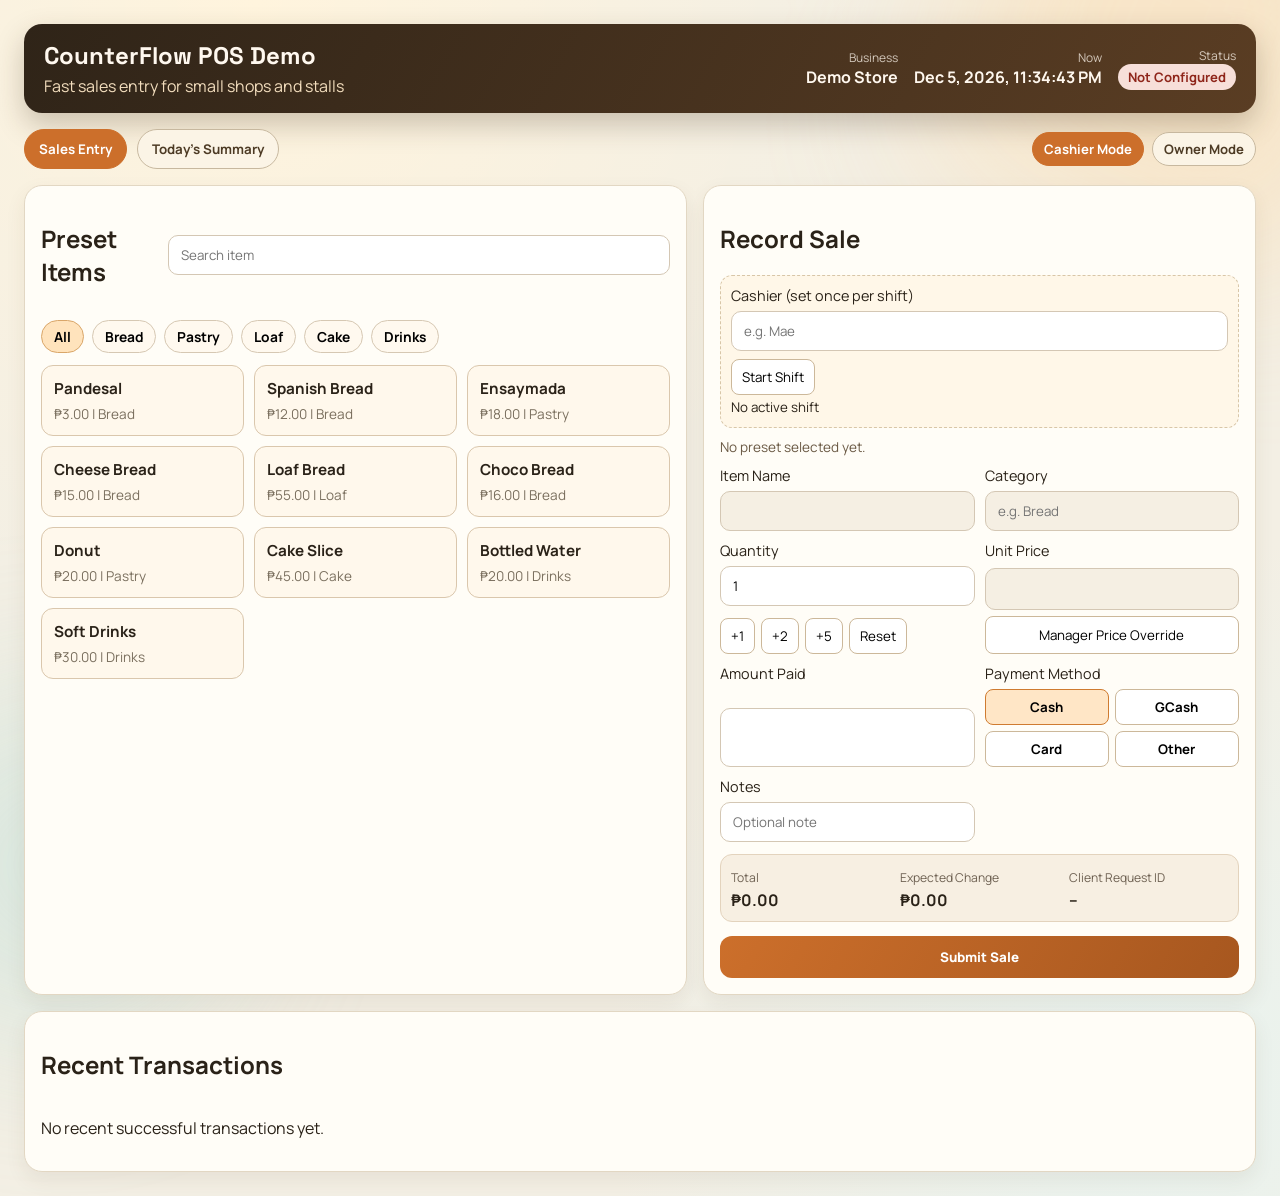
==== frontend/index.html @ 96aa5ceb "Add deploy-ready frontend sales app" ====
<!doctype html>
<html lang="en">
<head>
  <meta charset="UTF-8">
  <meta name="viewport" content="width=device-width, initial-scale=1.0">
  <title>CounterFlow POS Demo</title>
  <link rel="preconnect" href="https://fonts.googleapis.com">
  <link rel="preconnect" href="https://fonts.gstatic.com" crossorigin>
  <link href="https://fonts.googleapis.com/css2?family=Manrope:wght@400;600;700;800&family=Space+Grotesk:wght@500;700&display=swap" rel="stylesheet">
  <link rel="stylesheet" href="styles.css">
</head>
<body>
  <div class="bg-shape bg-shape-a"></div>
  <div class="bg-shape bg-shape-b"></div>

  <header class="topbar">
    <div class="brand-wrap">
      <h1>CounterFlow POS Demo</h1>
      <p>Fast sales entry for small shops and stalls</p>
    </div>
    <div class="meta-wrap">
      <div class="meta-item">
        <span>Business</span>
        <strong id="metaBusiness">BIZ-001</strong>
      </div>
      <div class="meta-item">
        <span>Now</span>
        <strong id="metaNow">--</strong>
      </div>
      <div class="meta-item">
        <span>Status</span>
        <strong id="metaStatus" class="status-pill status-offline">Not Configured</strong>
      </div>
    </div>
  </header>

  <nav class="tabs">
    <button class="tab active" data-tab="sales">Sales Entry</button>
    <button class="tab" data-tab="summary">Today's Summary</button>
    <button class="tab owner-only" data-tab="presets">Preset Manager</button>
    <button class="tab owner-only" data-tab="settings">Settings</button>
    <div class="mode-switch">
      <button id="modeCashier" class="tab mini active" type="button">Cashier Mode</button>
      <button id="modeOwner" class="tab mini" type="button">Owner Mode</button>
    </div>
  </nav>

  <main>
    <section id="view-sales" class="view active">
      <div class="grid-two">
        <aside class="card presets-panel">
          <div class="panel-head">
            <h2>Preset Items</h2>
            <input id="itemSearch" type="text" placeholder="Search item">
          </div>
          <div id="categoryChips" class="chips"></div>
          <div id="presetGrid" class="preset-grid"></div>
        </aside>

        <section class="card sale-form-panel">
          <h2>Record Sale</h2>
          <div class="shift-box">
            <label>
              Cashier (set once per shift)
              <input id="shiftCashierName" placeholder="e.g. Mae">
            </label>
            <div class="shift-actions">
              <button id="startShiftBtn" type="button" class="preset-btn">Start Shift</button>
              <button id="endShiftBtn" type="button" class="preset-btn danger">End Shift</button>
            </div>
            <small id="shiftStatus">No active shift</small>
          </div>
          <div class="selected-item-note" id="selectedItemNote">No preset selected yet.</div>

          <form id="saleForm">
            <div class="form-grid">
              <label>
                Item Name
                <input id="itemName" required readonly>
              </label>
              <label>
                Category
                <input id="category" placeholder="e.g. Bread" readonly>
              </label>
              <label>
                Quantity
                <input id="quantity" type="number" min="1" step="1" value="1" required>
                <div class="qty-quick">
                  <button type="button" class="preset-btn qty-btn" data-qty-add="1">+1</button>
                  <button type="button" class="preset-btn qty-btn" data-qty-add="2">+2</button>
                  <button type="button" class="preset-btn qty-btn" data-qty-add="5">+5</button>
                  <button type="button" class="preset-btn qty-btn" data-qty-reset="1">Reset</button>
                </div>
              </label>
              <label>
                Unit Price
                <input id="unitPrice" type="number" min="0" step="0.01" required readonly>
                <button id="priceOverrideBtn" type="button" class="preset-btn">Manager Price Override</button>
              </label>
              <label>
                Amount Paid
                <input id="amountPaid" type="number" min="0" step="0.01" required>
              </label>
              <label>
                Payment Method
                <div id="paymentButtons" class="pay-buttons">
                  <button type="button" class="pay-btn active" data-method="cash">Cash</button>
                  <button type="button" class="pay-btn" data-method="gcash">GCash</button>
                  <button type="button" class="pay-btn" data-method="card">Card</button>
                  <button type="button" class="pay-btn" data-method="other">Other</button>
                </div>
                <input id="paymentMethod" type="hidden" value="cash">
              </label>
              <label>
                Notes
                <input id="notes" placeholder="Optional note">
              </label>
            </div>

            <div class="totals-row">
              <div>
                <span>Total</span>
                <strong id="uiTotal">PHP 0.00</strong>
              </div>
              <div>
                <span>Expected Change</span>
                <strong id="uiChange">PHP 0.00</strong>
              </div>
              <div>
                <span>Client Request ID</span>
                <strong id="uiRequestId">--</strong>
              </div>
            </div>

            <button id="submitBtn" type="submit" class="btn-primary">Submit Sale</button>
            <div class="post-submit-box owner-only-control hidden">
              <label>
                After Submit
                <select id="afterSubmitBehavior">
                  <option value="keep_item">Keep item for next sale</option>
                  <option value="clear_item">Clear item fields</option>
                </select>
              </label>
            </div>
          </form>

          <div id="resultBox" class="result-box hidden"></div>
        </section>
      </div>

      <section class="card recent-panel">
        <h2>Recent Transactions</h2>
        <div id="recentList" class="recent-list"></div>
      </section>
    </section>

    <section id="view-summary" class="view">
      <section class="card local-warning">
        <strong>Note:</strong> This summary is from this device's successful submissions only.
      </section>
      <div class="summary-cards">
        <article class="card stat-card">
          <h3>Today Total</h3>
          <strong id="sumTodayTotal">PHP 0.00</strong>
        </article>
        <article class="card stat-card">
          <h3>Transactions</h3>
          <strong id="sumTxCount">0</strong>
        </article>
        <article class="card stat-card">
          <h3>Cash Total</h3>
          <strong id="sumCash">PHP 0.00</strong>
        </article>
        <article class="card stat-card">
          <h3>GCash Total</h3>
          <strong id="sumGcash">PHP 0.00</strong>
        </article>
      </div>
      <section class="card">
        <h2>Top Selling Items</h2>
        <div id="topItems" class="top-items"></div>
      </section>
    </section>

    <section id="view-presets" class="view">
      <section class="card">
        <h2>Owner Preset Manager</h2>
        <form id="presetForm" class="preset-form">
          <input id="presetEditId" type="hidden">
          <label>
            Item Name
            <input id="presetName" required>
          </label>
          <label>
            Price
            <input id="presetPrice" type="number" min="0" step="0.01" required>
          </label>
          <label>
            Category
            <input id="presetCategory" required>
          </label>
          <label>
            Order
            <input id="presetOrder" type="number" min="1" step="1" value="1" required>
          </label>
          <label class="inline-check">
            <input id="presetActive" type="checkbox" checked>
            Active
          </label>
          <button id="presetSubmitBtn" type="submit" class="btn-primary">Add Preset</button>
          <button id="presetCancelBtn" type="button" class="preset-btn hidden">Cancel Edit</button>
        </form>

        <div id="presetTable" class="preset-table"></div>
      </section>
    </section>

    <section id="view-settings" class="view">
      <section class="card settings-panel">
        <h2>Owner Setup</h2>
        <p>Set display branding and protect owner actions. Technical backend options are in Advanced.</p>
        <form id="settingsForm" class="settings-form">
          <label>
            Business Display Name
            <input id="cfgBusinessName" value="Demo Store" required>
          </label>
          <label>
            Owner Access Code
            <input id="cfgOwnerCode" placeholder="Set a simple owner code">
          </label>
          <details class="tech-details">
            <summary>Advanced Technical Settings</summary>
            <div class="tech-grid">
          <label>
            Business ID
            <input id="cfgBusinessId" value="BIZ-001" required>
          </label>
          <label>
            Webhook URL
            <input id="cfgWebhook" placeholder="https://your-n8n/webhook/..." required>
          </label>
          <label>
            API Key
            <input id="cfgApiKey" placeholder="x-api-key value" required>
          </label>
          <label class="inline-check">
            <input id="cfgRememberApiKey" type="checkbox">
            Remember API key on this device
          </label>
            </div>
          </details>
          <button type="submit" class="btn-primary">Save Settings</button>
        </form>
      </section>
    </section>
  </main>

  <script src="app.js"></script>
</body>
</html>
---- frontend/styles.css ----
:root {
  --bg: #f3efe4;
  --card: #fffdf7;
  --ink: #2a2218;
  --muted: #7b705f;
  --brand: #cc6f2b;
  --brand-deep: #a7571f;
  --accent: #1d7a72;
  --danger: #b13a2f;
  --line: #e2d7c3;
  --ok: #2f7d32;
}

* {
  box-sizing: border-box;
}

body {
  margin: 0;
  color: var(--ink);
  font-family: "Manrope", sans-serif;
  background: radial-gradient(circle at 20% 0%, #fff4dd 0%, transparent 40%), radial-gradient(circle at 90% 90%, #e9f3ef 0%, transparent 35%), var(--bg);
  min-height: 100vh;
  padding: 24px;
}

.bg-shape {
  position: fixed;
  pointer-events: none;
  z-index: -1;
  opacity: 0.4;
}

.bg-shape-a {
  width: 420px;
  height: 420px;
  background: #ffd79f;
  filter: blur(80px);
  top: -180px;
  right: -110px;
  border-radius: 40px;
  transform: rotate(22deg);
}

.bg-shape-b {
  width: 350px;
  height: 350px;
  background: #b7ddd8;
  filter: blur(80px);
  bottom: -140px;
  left: -120px;
  border-radius: 999px;
}

.topbar {
  background: linear-gradient(120deg, #2f2418, #5a3d23);
  color: #fff8ef;
  border-radius: 18px;
  padding: 16px 20px;
  display: flex;
  justify-content: space-between;
  gap: 16px;
  box-shadow: 0 12px 28px rgba(69, 48, 26, 0.25);
}

.brand-wrap h1 {
  margin: 0;
  font-family: "Space Grotesk", sans-serif;
  font-size: 1.5rem;
}

.brand-wrap p {
  margin: 4px 0 0;
  color: #f2ddbd;
}

.meta-wrap {
  display: flex;
  gap: 16px;
  align-items: center;
}

.meta-item {
  display: flex;
  flex-direction: column;
  text-align: right;
}

.meta-item span {
  font-size: 0.75rem;
  opacity: 0.75;
}

.tabs {
  display: flex;
  gap: 10px;
  margin: 16px 0;
  flex-wrap: wrap;
  align-items: center;
}

.mode-switch {
  margin-left: auto;
  display: flex;
  gap: 8px;
}

.tab.mini {
  padding: 7px 11px;
  font-size: 0.82rem;
}

.tab {
  border: 1px solid #c7b89f;
  background: #fbf4e6;
  color: #4d3b25;
  padding: 10px 14px;
  border-radius: 999px;
  font-weight: 700;
  cursor: pointer;
}

.tab.active {
  background: var(--brand);
  border-color: var(--brand);
  color: #fff;
}

main {
  display: grid;
  gap: 16px;
}

.view {
  display: none;
  animation: fadeIn 180ms ease;
}

.view.active {
  display: grid;
  gap: 16px;
}

.card {
  background: var(--card);
  border: 1px solid var(--line);
  border-radius: 18px;
  padding: 16px;
  box-shadow: 0 8px 20px rgba(88, 70, 38, 0.08);
}

.grid-two {
  display: grid;
  grid-template-columns: 1.2fr 1fr;
  gap: 16px;
}

.panel-head {
  display: flex;
  gap: 12px;
  justify-content: space-between;
  align-items: center;
}

input,
select,
button {
  font-family: inherit;
}

input,
select {
  width: 100%;
  border: 1px solid #d4c7b4;
  border-radius: 10px;
  padding: 10px 12px;
  background: #fff;
}

.chips {
  margin: 12px 0;
  display: flex;
  gap: 8px;
  flex-wrap: wrap;
}

.chip {
  border: 1px solid #d6c8b3;
  background: #fff9ef;
  border-radius: 999px;
  padding: 6px 12px;
  cursor: pointer;
  font-weight: 700;
  font-size: 0.86rem;
}

.chip.active {
  background: #ffe3bc;
  border-color: #d9a669;
}

.preset-grid {
  display: grid;
  grid-template-columns: repeat(auto-fill, minmax(150px, 1fr));
  gap: 10px;
}

.preset-card {
  border: 1px solid #dac7ad;
  background: #fff8ec;
  border-radius: 12px;
  padding: 12px;
  cursor: pointer;
  transition: transform 120ms ease, box-shadow 120ms ease;
}

.preset-card:hover {
  transform: translateY(-2px);
  box-shadow: 0 8px 14px rgba(124, 85, 36, 0.12);
}

.preset-card h4 {
  margin: 0;
  font-size: 0.95rem;
}

.preset-card p {
  margin: 6px 0 0;
  color: var(--muted);
  font-size: 0.85rem;
}

.form-grid {
  display: grid;
  grid-template-columns: repeat(2, minmax(0, 1fr));
  gap: 10px;
}

.shift-box {
  border: 1px dashed #d8c6a8;
  background: #fff7e8;
  padding: 10px;
  border-radius: 12px;
  margin-bottom: 10px;
}

.shift-actions {
  display: flex;
  gap: 8px;
  margin-top: 8px;
}

.post-submit-box {
  margin-top: 10px;
}

.selected-item-note {
  margin-bottom: 10px;
  font-size: 0.85rem;
  color: #6b5a45;
}

input[readonly] {
  background: #f5efe3;
  color: #5f5240;
}

.qty-quick {
  margin-top: 6px;
  display: flex;
  gap: 6px;
  flex-wrap: wrap;
}

.qty-btn {
  padding: 6px 10px;
}

.pay-buttons {
  display: grid;
  grid-template-columns: repeat(2, minmax(0, 1fr));
  gap: 6px;
}

.pay-btn {
  border: 1px solid #ccb89a;
  background: #fff;
  border-radius: 8px;
  padding: 8px 10px;
  font-weight: 700;
  cursor: pointer;
}

.pay-btn.active {
  border-color: #cf7b30;
  background: #ffe6c6;
}

label {
  display: grid;
  gap: 6px;
  font-size: 0.9rem;
}

.totals-row {
  margin-top: 12px;
  background: #f7efe2;
  border: 1px solid #e3d3bd;
  border-radius: 12px;
  padding: 10px;
  display: grid;
  grid-template-columns: repeat(3, minmax(0, 1fr));
  gap: 10px;
}

.totals-row span {
  font-size: 0.76rem;
  color: #6f6253;
}

.totals-row strong {
  display: block;
  margin-top: 2px;
}

.btn-primary {
  margin-top: 14px;
  width: 100%;
  border: none;
  background: linear-gradient(120deg, var(--brand), var(--brand-deep));
  color: #fff;
  font-weight: 800;
  padding: 12px;
  border-radius: 12px;
  cursor: pointer;
}

.result-box {
  margin-top: 12px;
  border-radius: 12px;
  padding: 12px;
  font-weight: 600;
}

.result-box.ok {
  background: #eaf7e8;
  border: 1px solid #bcdcb8;
  color: #235d26;
}

.result-box.err {
  background: #fdeeee;
  border: 1px solid #f2bcbc;
  color: #81231a;
}

.hidden {
  display: none;
}

.recent-list,
.top-items,
.preset-table {
  display: grid;
  gap: 8px;
}

.recent-item,
.top-item,
.preset-row {
  border: 1px solid #e0d2bf;
  background: #fff8ec;
  border-radius: 10px;
  padding: 10px;
}

.recent-item small,
.top-item small {
  color: #71624e;
}

.summary-cards {
  display: grid;
  grid-template-columns: repeat(4, minmax(0, 1fr));
  gap: 12px;
}

.local-warning {
  background: #fff4dc;
  border-color: #e8c98b;
}

.stat-card strong {
  font-size: 1.35rem;
  color: #3b2a1a;
}

.preset-form,
.settings-form {
  display: grid;
  grid-template-columns: repeat(5, minmax(0, 1fr));
  gap: 10px;
  align-items: end;
}

.inline-check {
  display: flex;
  align-items: center;
  gap: 8px;
}

.inline-check input {
  width: auto;
}

.tech-details {
  grid-column: 1 / -1;
  border: 1px dashed #d8c6a8;
  border-radius: 10px;
  padding: 10px;
  background: #fff7e7;
}

.tech-details summary {
  cursor: pointer;
  font-weight: 700;
}

.tech-grid {
  margin-top: 10px;
  display: grid;
  grid-template-columns: repeat(2, minmax(0, 1fr));
  gap: 10px;
}

.preset-row {
  display: grid;
  grid-template-columns: 2fr 1fr 1fr 1fr 1fr auto auto auto;
  gap: 8px;
  align-items: center;
}

.preset-row .muted {
  color: var(--muted);
  font-size: 0.85rem;
}

.preset-btn {
  border: 1px solid #ccb89a;
  background: #fff;
  border-radius: 8px;
  padding: 8px 10px;
  cursor: pointer;
}

.preset-btn.danger {
  border-color: #d89b92;
  color: var(--danger);
}

.status-pill {
  border-radius: 999px;
  padding: 4px 10px;
  font-size: 0.82rem;
}

.status-online {
  background: #d9f3dc;
  color: #1f6a26;
}

.status-offline {
  background: #f7dfd9;
  color: #8f261b;
}

body.flash-ok {
  animation: screenFlash 240ms ease;
}

@keyframes screenFlash {
  from {
    background-color: #dff4df;
  }
  to {
    background-color: transparent;
  }
}

@keyframes fadeIn {
  from {
    opacity: 0;
    transform: translateY(4px);
  }
  to {
    opacity: 1;
    transform: translateY(0);
  }
}

@media (max-width: 980px) {
  .grid-two {
    grid-template-columns: 1fr;
  }

  .summary-cards {
    grid-template-columns: repeat(2, minmax(0, 1fr));
  }

  .preset-form,
  .settings-form {
    grid-template-columns: 1fr 1fr;
  }

  .tech-grid {
    grid-template-columns: 1fr;
  }

  .preset-row {
    grid-template-columns: 1fr;
  }
}

@media (max-width: 640px) {
  body {
    padding: 12px;
  }

  .topbar {
    flex-direction: column;
  }

  .meta-wrap {
    justify-content: space-between;
  }

  .form-grid,
  .totals-row {
    grid-template-columns: 1fr;
  }

  .summary-cards {
    grid-template-columns: 1fr;
  }
}
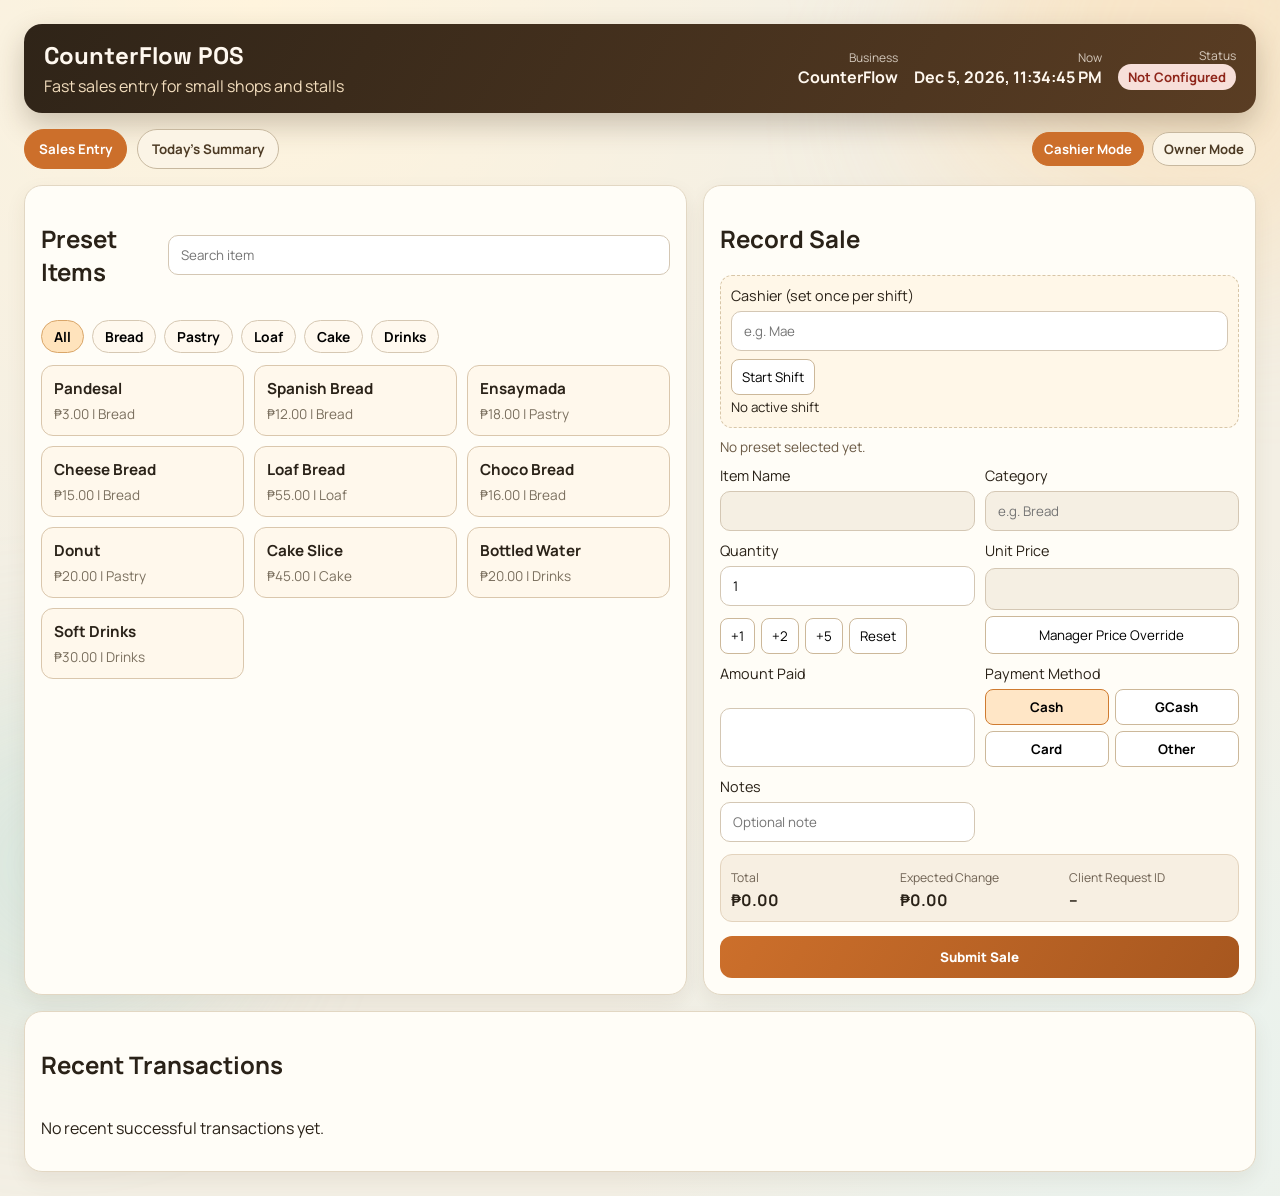
==== commit 2aa604eb: "Refine launch UX and remove demo branding" ====
--- a/frontend/index.html
+++ b/frontend/index.html
@@ -3,7 +3,7 @@
 <head>
   <meta charset="UTF-8">
   <meta name="viewport" content="width=device-width, initial-scale=1.0">
-  <title>CounterFlow POS Demo</title>
+  <title>CounterFlow POS</title>
   <link rel="preconnect" href="https://fonts.googleapis.com">
   <link rel="preconnect" href="https://fonts.gstatic.com" crossorigin>
   <link href="https://fonts.googleapis.com/css2?family=Manrope:wght@400;600;700;800&family=Space+Grotesk:wght@500;700&display=swap" rel="stylesheet">
@@ -15,7 +15,7 @@
 
   <header class="topbar">
     <div class="brand-wrap">
-      <h1>CounterFlow POS Demo</h1>
+      <h1>CounterFlow POS</h1>
       <p>Fast sales entry for small shops and stalls</p>
     </div>
     <div class="meta-wrap">
@@ -37,8 +37,8 @@
   <nav class="tabs">
     <button class="tab active" data-tab="sales">Sales Entry</button>
     <button class="tab" data-tab="summary">Today's Summary</button>
-    <button class="tab owner-only" data-tab="presets">Preset Manager</button>
-    <button class="tab owner-only" data-tab="settings">Settings</button>
+    <button class="tab owner-only hidden" data-tab="presets">Preset Manager</button>
+    <button class="tab owner-only hidden" data-tab="settings">Settings</button>
     <div class="mode-switch">
       <button id="modeCashier" class="tab mini active" type="button">Cashier Mode</button>
       <button id="modeOwner" class="tab mini" type="button">Owner Mode</button>
@@ -156,7 +156,7 @@
 
     <section id="view-summary" class="view">
       <section class="card local-warning">
-        <strong>Note:</strong> This summary is from this device's successful submissions only.
+        <strong>Note:</strong> Summary is based on this device. Central dashboard can be enabled.
       </section>
       <div class="summary-cards">
         <article class="card stat-card">
@@ -222,7 +222,7 @@
         <form id="settingsForm" class="settings-form">
           <label>
             Business Display Name
-            <input id="cfgBusinessName" value="Demo Store" required>
+            <input id="cfgBusinessName" value="CounterFlow" required>
           </label>
           <label>
             Owner Access Code
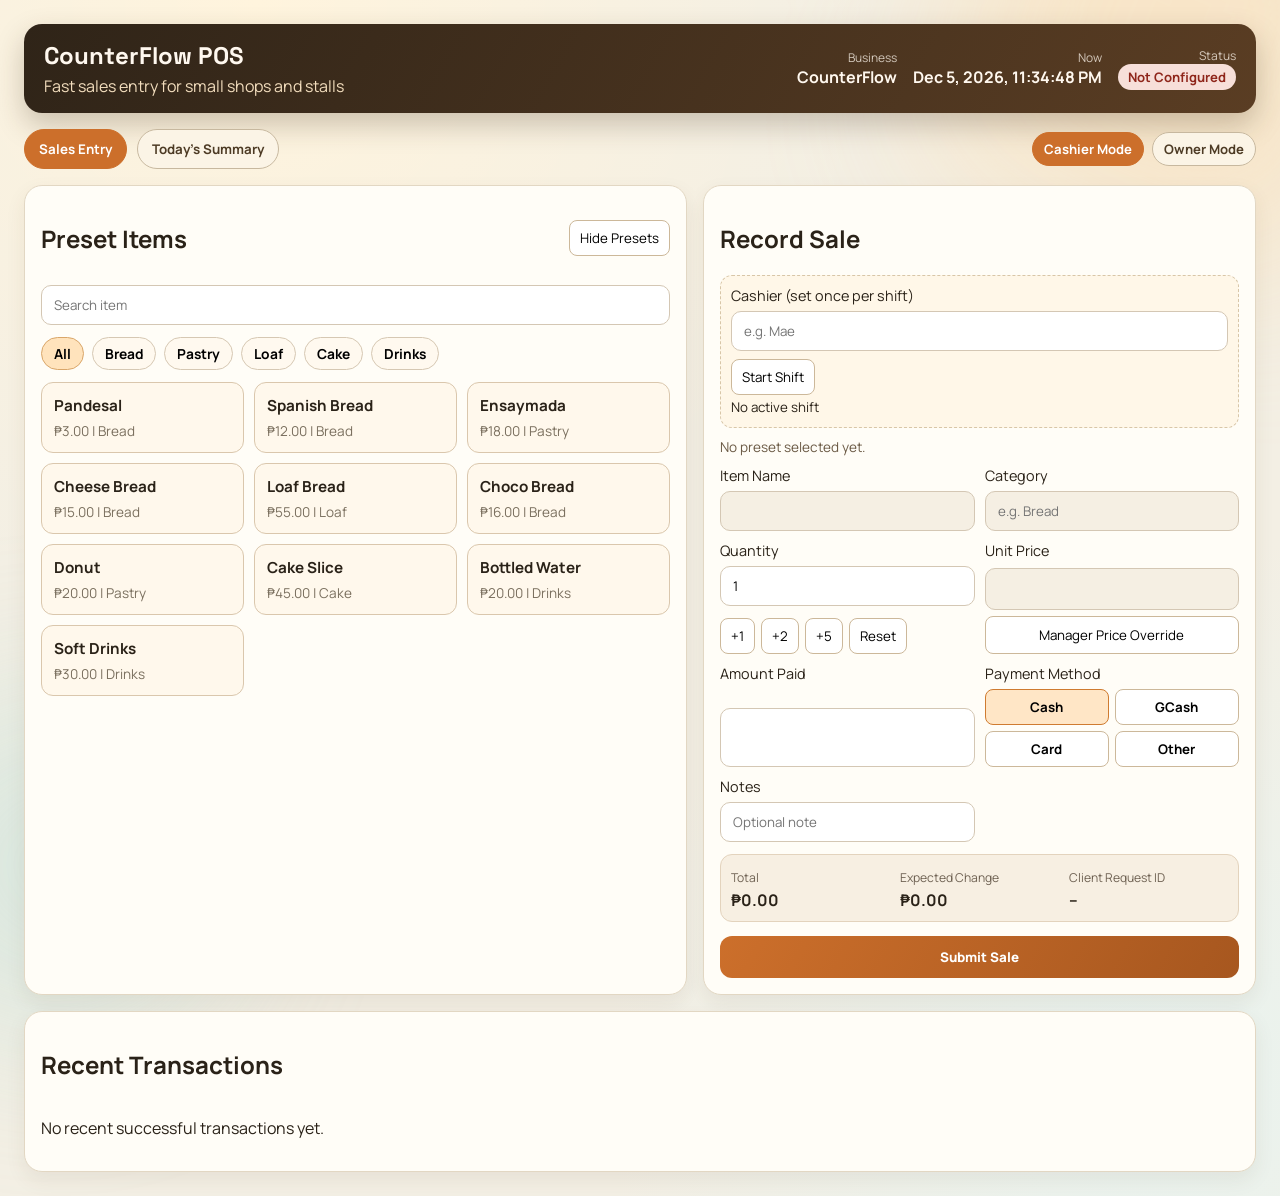
==== commit 6f8fada7: "Improve mobile cashier flow with collapsible presets" ====
--- a/frontend/index.html
+++ b/frontend/index.html
@@ -51,10 +51,13 @@
         <aside class="card presets-panel">
           <div class="panel-head">
             <h2>Preset Items</h2>
+            <button id="togglePresetsBtn" type="button" class="preset-btn">Hide Presets</button>
+          </div>
+          <div id="presetsBody">
             <input id="itemSearch" type="text" placeholder="Search item">
+            <div id="categoryChips" class="chips"></div>
+            <div id="presetGrid" class="preset-grid"></div>
           </div>
-          <div id="categoryChips" class="chips"></div>
-          <div id="presetGrid" class="preset-grid"></div>
         </aside>
 
         <section class="card sale-form-panel">
--- a/frontend/styles.css
+++ b/frontend/styles.css
@@ -162,6 +162,10 @@
   align-items: center;
 }
 
+#presetsBody {
+  margin-top: 10px;
+}
+
 input,
 select,
 button {
@@ -526,6 +530,14 @@
     padding: 12px;
   }
 
+  .sale-form-panel {
+    order: 1;
+  }
+
+  .presets-panel {
+    order: 2;
+  }
+
   .topbar {
     flex-direction: column;
   }
@@ -542,4 +554,10 @@
   .summary-cards {
     grid-template-columns: 1fr;
   }
-}
+
+  #togglePresetsBtn {
+    width: auto;
+    padding: 8px 12px;
+    font-size: 0.85rem;
+  }
+}
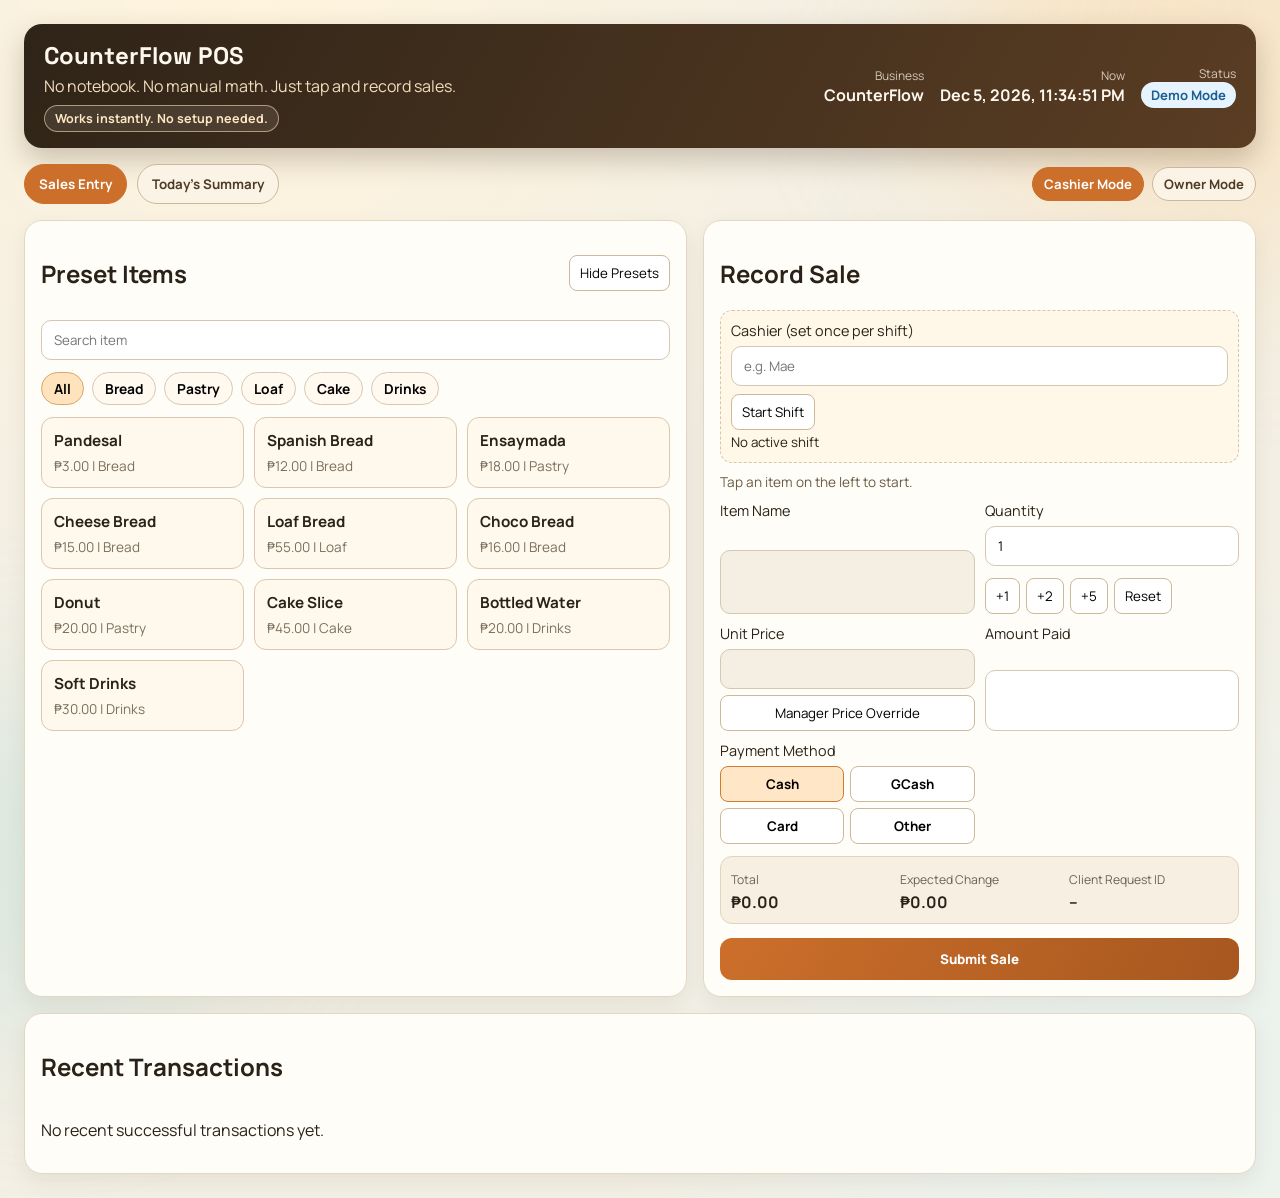
==== commit 837a0f1f: "Add secure demo mode and frictionless first-run UX" ====
--- a/frontend/index.html
+++ b/frontend/index.html
@@ -16,7 +16,8 @@
   <header class="topbar">
     <div class="brand-wrap">
       <h1>CounterFlow POS</h1>
-      <p>Fast sales entry for small shops and stalls</p>
+      <p>No notebook. No manual math. Just tap and record sales.</p>
+      <small class="instant-note">Works instantly. No setup needed.</small>
     </div>
     <div class="meta-wrap">
       <div class="meta-item">
@@ -73,7 +74,7 @@
             </div>
             <small id="shiftStatus">No active shift</small>
           </div>
-          <div class="selected-item-note" id="selectedItemNote">No preset selected yet.</div>
+          <div class="selected-item-note" id="selectedItemNote">Tap an item on the left to start.</div>
 
           <form id="saleForm">
             <div class="form-grid">
--- a/frontend/styles.css
+++ b/frontend/styles.css
@@ -74,6 +74,18 @@
   color: #f2ddbd;
 }
 
+.instant-note {
+  display: inline-block;
+  margin-top: 8px;
+  padding: 4px 10px;
+  border: 1px solid rgba(255, 232, 196, 0.55);
+  border-radius: 999px;
+  color: #ffe6c2;
+  background: rgba(255, 246, 228, 0.1);
+  font-weight: 700;
+  font-size: 0.78rem;
+}
+
 .meta-wrap {
   display: flex;
   gap: 16px;
@@ -262,6 +274,10 @@
   margin-bottom: 10px;
   font-size: 0.85rem;
   color: #6b5a45;
+}
+
+.selection-flash {
+  animation: selectionFlash 280ms ease;
 }
 
 input[readonly] {
@@ -339,6 +355,10 @@
   cursor: pointer;
 }
 
+.btn-primary.submit-ready {
+  box-shadow: 0 0 0 3px rgba(204, 111, 43, 0.22);
+}
+
 .result-box {
   margin-top: 12px;
   border-radius: 12px;
@@ -478,6 +498,16 @@
   color: #8f261b;
 }
 
+.status-demo {
+  background: #e5f4ff;
+  color: #1d5f8f;
+}
+
+.result-box.ok {
+  font-size: 1.02rem;
+  font-weight: 800;
+}
+
 body.flash-ok {
   animation: screenFlash 240ms ease;
 }
@@ -502,6 +532,21 @@
   }
 }
 
+@keyframes selectionFlash {
+  0% {
+    box-shadow: 0 0 0 0 rgba(204, 111, 43, 0);
+    background-color: transparent;
+  }
+  40% {
+    box-shadow: 0 0 0 3px rgba(204, 111, 43, 0.18);
+    background-color: rgba(255, 231, 197, 0.55);
+  }
+  100% {
+    box-shadow: 0 0 0 0 rgba(204, 111, 43, 0);
+    background-color: transparent;
+  }
+}
+
 @media (max-width: 980px) {
   .grid-two {
     grid-template-columns: 1fr;
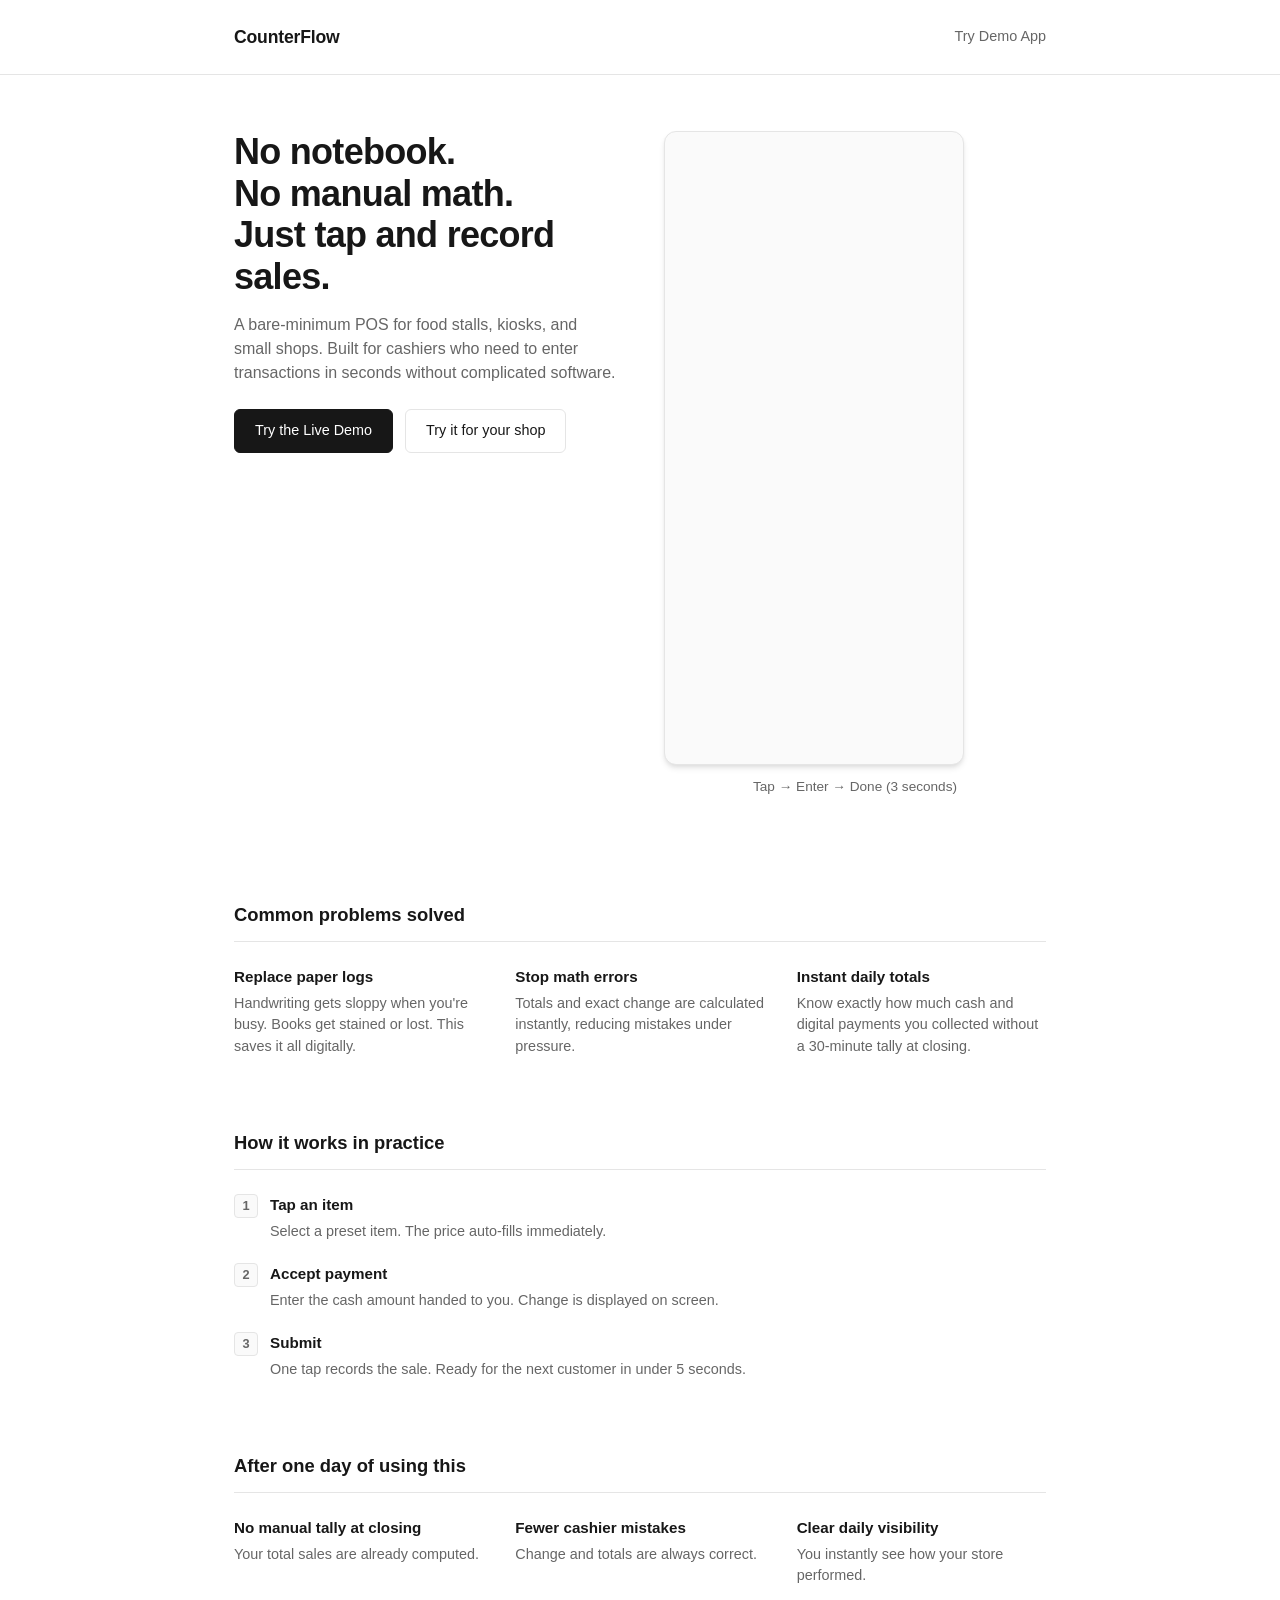
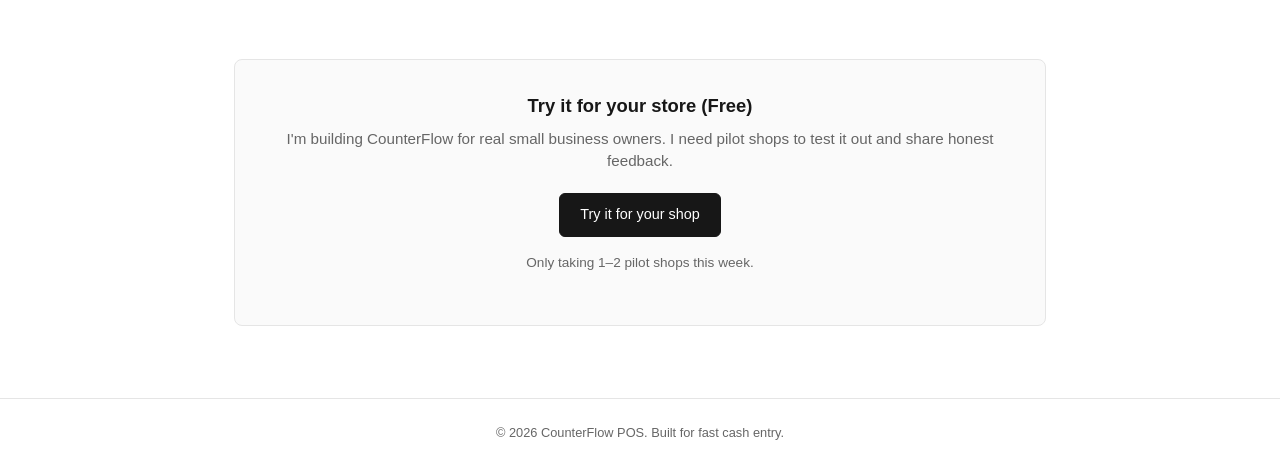
==== commit d6743f7b: "Swap landing page to index.html and move app to app.html for deployment" ====
--- a/frontend/index.html
+++ b/frontend/index.html
@@ -4,261 +4,355 @@
   <meta charset="UTF-8">
   <meta name="viewport" content="width=device-width, initial-scale=1.0">
   <title>CounterFlow POS</title>
-  <link rel="preconnect" href="https://fonts.googleapis.com">
-  <link rel="preconnect" href="https://fonts.gstatic.com" crossorigin>
-  <link href="https://fonts.googleapis.com/css2?family=Manrope:wght@400;600;700;800&family=Space+Grotesk:wght@500;700&display=swap" rel="stylesheet">
-  <link rel="stylesheet" href="styles.css">
+  <style>
+    :root {
+      --bg: #ffffff;
+      --text: #171717;
+      --text-muted: #666666;
+      --border: #e5e5e5;
+      --surface: #fafafa;
+      --action: #171717;
+      --action-text: #ffffff;
+    }
+
+    * {
+      box-sizing: border-box;
+      margin: 0;
+      padding: 0;
+    }
+
+    body {
+      font-family: -apple-system, BlinkMacSystemFont, "Segoe UI", Roboto, Helvetica, Arial, sans-serif;
+      background-color: var(--bg);
+      color: var(--text);
+      line-height: 1.5;
+      -webkit-font-smoothing: antialiased;
+    }
+
+    a {
+      text-decoration: none;
+      color: inherit;
+    }
+
+    .container {
+      max-width: 860px;
+      margin: 0 auto;
+      padding: 0 24px;
+    }
+
+    /* Header */
+    header {
+      padding: 24px 0;
+      border-bottom: 1px solid var(--border);
+      margin-bottom: 56px;
+    }
+
+    .header-inner {
+      display: flex;
+      justify-content: space-between;
+      align-items: center;
+    }
+
+    .logo {
+      font-weight: 600;
+      font-size: 1.1rem;
+      letter-spacing: -0.01em;
+    }
+
+    .nav-btn {
+      font-size: 0.9rem;
+      color: var(--text-muted);
+      transition: color 0.15s;
+    }
+    
+    .nav-btn:hover {
+      color: var(--text);
+    }
+
+    /* Hero */
+    .hero {
+      display: grid;
+      grid-template-columns: 1fr 1fr;
+      gap: 48px;
+      align-items: start;
+      margin-bottom: 80px;
+    }
+
+    h1 {
+      font-size: 2.25rem;
+      font-weight: 600;
+      letter-spacing: -0.02em;
+      line-height: 1.15;
+      margin-bottom: 16px;
+    }
+
+    .hero p {
+      font-size: 1rem;
+      color: var(--text-muted);
+      margin-bottom: 24px;
+    }
+
+    .btn {
+      display: inline-block;
+      background: var(--action);
+      color: var(--action-text);
+      padding: 10px 20px;
+      border-radius: 6px;
+      font-weight: 500;
+      font-size: 0.9rem;
+      border: 1px solid var(--action);
+      cursor: pointer;
+      transition: background 0.15s;
+    }
+
+    .btn:hover {
+      background: #333;
+    }
+
+    .btn-secondary {
+      background: var(--bg);
+      color: var(--text);
+      border-color: var(--border);
+    }
+
+    .btn-secondary:hover {
+      background: var(--surface);
+    }
+
+    .hero-actions {
+      display: flex;
+      gap: 12px;
+    }
+
+    /* Minimalist Video Placeholder */
+    .demo-frame {
+      width: 100%;
+      max-width: 300px;
+      aspect-ratio: 9/19;
+      background: var(--surface);
+      border: 1px solid var(--border);
+      border-radius: 12px;
+      overflow: hidden;
+      box-shadow: 0 4px 6px -1px rgba(0, 0, 0, 0.1), 0 2px 4px -1px rgba(0, 0, 0, 0.06);
+    }
+
+    .demo-frame video {
+      width: 100%;
+      height: 100%;
+      object-fit: cover;
+      display: block;
+    }
+
+    /* Sections */
+    section {
+      margin-bottom: 72px;
+    }
+
+    h2 {
+      font-size: 1.15rem;
+      font-weight: 600;
+      margin-bottom: 24px;
+      padding-bottom: 12px;
+      border-bottom: 1px solid var(--border);
+    }
+
+    .grid {
+      display: grid;
+      grid-template-columns: repeat(auto-fit, minmax(220px, 1fr));
+      gap: 32px;
+    }
+
+    .feature-item h3 {
+      font-size: 0.95rem;
+      font-weight: 600;
+      margin-bottom: 4px;
+      color: var(--text);
+    }
+
+    .feature-item p {
+      font-size: 0.9rem;
+      color: var(--text-muted);
+    }
+
+    /* Step List */
+    .steps {
+      display: grid;
+      gap: 20px;
+    }
+
+    .step {
+      display: grid;
+      grid-template-columns: 24px 1fr;
+      gap: 12px;
+      align-items: baseline;
+    }
+
+    .step-num {
+      font-size: 0.8rem;
+      font-weight: 600;
+      color: var(--text-muted);
+      background: var(--surface);
+      border: 1px solid var(--border);
+      border-radius: 4px;
+      width: 24px;
+      height: 24px;
+      display: flex;
+      align-items: center;
+      justify-content: center;
+    }
+
+    /* Call to Action */
+    .footer-cta {
+      background: var(--surface);
+      border: 1px solid var(--border);
+      border-radius: 8px;
+      padding: 32px;
+      text-align: center;
+    }
+
+    .footer-cta h2 {
+      border: none;
+      margin-bottom: 8px;
+      padding: 0;
+    }
+
+    .footer-cta p {
+      font-size: 0.95rem;
+      color: var(--text-muted);
+      margin-bottom: 20px;
+    }
+
+    footer {
+      padding: 24px 0;
+      text-align: center;
+      color: var(--text-muted);
+      font-size: 0.8rem;
+      border-top: 1px solid var(--border);
+    }
+
+    @media (max-width: 640px) {
+      .hero {
+        grid-template-columns: 1fr;
+        gap: 40px;
+        margin-bottom: 56px;
+      }
+      .demo-frame {
+        margin: 0 auto;
+      }
+      header {
+        margin-bottom: 40px;
+      }
+    }
+  </style>
 </head>
 <body>
-  <div class="bg-shape bg-shape-a"></div>
-  <div class="bg-shape bg-shape-b"></div>
-
-  <header class="topbar">
-    <div class="brand-wrap">
-      <h1>CounterFlow POS</h1>
-      <p>No notebook. No manual math. Just tap and record sales.</p>
-      <small class="instant-note">Works instantly. No setup needed.</small>
-    </div>
-    <div class="meta-wrap">
-      <div class="meta-item">
-        <span>Business</span>
-        <strong id="metaBusiness">BIZ-001</strong>
-      </div>
-      <div class="meta-item">
-        <span>Now</span>
-        <strong id="metaNow">--</strong>
-      </div>
-      <div class="meta-item">
-        <span>Status</span>
-        <strong id="metaStatus" class="status-pill status-offline">Not Configured</strong>
-      </div>
+
+  <header>
+    <div class="container header-inner">
+      <div class="logo">CounterFlow</div>
+      <a href="app.html" class="nav-btn">Try Demo App</a>
     </div>
   </header>
 
-  <nav class="tabs">
-    <button class="tab active" data-tab="sales">Sales Entry</button>
-    <button class="tab" data-tab="summary">Today's Summary</button>
-    <button class="tab owner-only hidden" data-tab="presets">Preset Manager</button>
-    <button class="tab owner-only hidden" data-tab="settings">Settings</button>
-    <div class="mode-switch">
-      <button id="modeCashier" class="tab mini active" type="button">Cashier Mode</button>
-      <button id="modeOwner" class="tab mini" type="button">Owner Mode</button>
+  <main class="container">
+    <section class="hero">
+      <div>
+        <h1>No notebook.<br>No manual math.<br>Just tap and record sales.</h1>
+        <p>A bare-minimum POS for food stalls, kiosks, and small shops. Built for cashiers who need to enter transactions in seconds without complicated software.</p>
+        <div class="hero-actions">
+          <a href="app.html" class="btn">Try the Live Demo</a>
+          <a href="#pilot" class="btn btn-secondary">Try it for your shop</a>
+        </div>
+      </div>
+      <div>
+        <div class="demo-frame">
+          <video autoplay loop muted playsinline>
+            <source src="yessss.mp4" type="video/mp4">
+            Your browser does not support the video tag.
+          </video>
+        </div>
+        <p style="text-align: center; font-size: 0.85rem; color: var(--text-muted); margin-top: 12px;">Tap → Enter → Done (3 seconds)</p>
+      </div>
+    </section>
+
+    <section>
+      <h2>Common problems solved</h2>
+      <div class="grid">
+        <div class="feature-item">
+          <h3>Replace paper logs</h3>
+          <p>Handwriting gets sloppy when you're busy. Books get stained or lost. This saves it all digitally.</p>
+        </div>
+        <div class="feature-item">
+          <h3>Stop math errors</h3>
+          <p>Totals and exact change are calculated instantly, reducing mistakes under pressure.</p>
+        </div>
+        <div class="feature-item">
+          <h3>Instant daily totals</h3>
+          <p>Know exactly how much cash and digital payments you collected without a 30-minute tally at closing.</p>
+        </div>
+      </div>
+    </section>
+
+    <section>
+      <h2>How it works in practice</h2>
+      <div class="steps">
+        <div class="step">
+          <div class="step-num">1</div>
+          <div class="feature-item">
+            <h3>Tap an item</h3>
+            <p>Select a preset item. The price auto-fills immediately.</p>
+          </div>
+        </div>
+        <div class="step">
+          <div class="step-num">2</div>
+          <div class="feature-item">
+            <h3>Accept payment</h3>
+            <p>Enter the cash amount handed to you. Change is displayed on screen.</p>
+          </div>
+        </div>
+        <div class="step">
+          <div class="step-num">3</div>
+          <div class="feature-item">
+            <h3>Submit</h3>
+            <p>One tap records the sale. Ready for the next customer in under 5 seconds.</p>
+          </div>
+        </div>
+      </div>
+    </section>
+
+    <section>
+      <h2>After one day of using this</h2>
+      <div class="grid">
+        <div class="feature-item">
+          <h3>No manual tally at closing</h3>
+          <p>Your total sales are already computed.</p>
+        </div>
+        <div class="feature-item">
+          <h3>Fewer cashier mistakes</h3>
+          <p>Change and totals are always correct.</p>
+        </div>
+        <div class="feature-item">
+          <h3>Clear daily visibility</h3>
+          <p>You instantly see how your store performed.</p>
+        </div>
+      </div>
+    </section>
+
+    <section id="pilot" class="footer-cta">
+      <h2>Try it for your store (Free)</h2>
+      <p>I'm building CounterFlow for real small business owners. I need pilot shops to test it out and share honest feedback.</p>
+      <a href="mailto:adrielrancepascua@gmail.com?subject=I want to try CounterFlow&body=Hi Adriel,%0D%0A%0D%0AI'm interested in using CounterFlow for my shop." class="btn">Try it for your shop</a>
+      <p style="font-size:0.85rem; color:#666; margin-top: 16px;">
+        Only taking 1–2 pilot shops this week.
+      </p>
+    </section>
+  </main>
+
+  <footer>
+    <div class="container">
+      &copy; 2026 CounterFlow POS. Built for fast cash entry.
     </div>
-  </nav>
-
-  <main>
-    <section id="view-sales" class="view active">
-      <div class="grid-two">
-        <aside class="card presets-panel">
-          <div class="panel-head">
-            <h2>Preset Items</h2>
-            <button id="togglePresetsBtn" type="button" class="preset-btn">Hide Presets</button>
-          </div>
-          <div id="presetsBody">
-            <input id="itemSearch" type="text" placeholder="Search item">
-            <div id="categoryChips" class="chips"></div>
-            <div id="presetGrid" class="preset-grid"></div>
-          </div>
-        </aside>
-
-        <section class="card sale-form-panel">
-          <h2>Record Sale</h2>
-          <div class="shift-box">
-            <label>
-              Cashier (set once per shift)
-              <input id="shiftCashierName" placeholder="e.g. Mae">
-            </label>
-            <div class="shift-actions">
-              <button id="startShiftBtn" type="button" class="preset-btn">Start Shift</button>
-              <button id="endShiftBtn" type="button" class="preset-btn danger">End Shift</button>
-            </div>
-            <small id="shiftStatus">No active shift</small>
-          </div>
-          <div class="selected-item-note" id="selectedItemNote">Tap an item on the left to start.</div>
-
-          <form id="saleForm">
-            <div class="form-grid">
-              <label>
-                Item Name
-                <input id="itemName" required readonly>
-              </label>
-              <label>
-                Category
-                <input id="category" placeholder="e.g. Bread" readonly>
-              </label>
-              <label>
-                Quantity
-                <input id="quantity" type="number" min="1" step="1" value="1" required>
-                <div class="qty-quick">
-                  <button type="button" class="preset-btn qty-btn" data-qty-add="1">+1</button>
-                  <button type="button" class="preset-btn qty-btn" data-qty-add="2">+2</button>
-                  <button type="button" class="preset-btn qty-btn" data-qty-add="5">+5</button>
-                  <button type="button" class="preset-btn qty-btn" data-qty-reset="1">Reset</button>
-                </div>
-              </label>
-              <label>
-                Unit Price
-                <input id="unitPrice" type="number" min="0" step="0.01" required readonly>
-                <button id="priceOverrideBtn" type="button" class="preset-btn">Manager Price Override</button>
-              </label>
-              <label>
-                Amount Paid
-                <input id="amountPaid" type="number" min="0" step="0.01" required>
-              </label>
-              <label>
-                Payment Method
-                <div id="paymentButtons" class="pay-buttons">
-                  <button type="button" class="pay-btn active" data-method="cash">Cash</button>
-                  <button type="button" class="pay-btn" data-method="gcash">GCash</button>
-                  <button type="button" class="pay-btn" data-method="card">Card</button>
-                  <button type="button" class="pay-btn" data-method="other">Other</button>
-                </div>
-                <input id="paymentMethod" type="hidden" value="cash">
-              </label>
-              <label>
-                Notes
-                <input id="notes" placeholder="Optional note">
-              </label>
-            </div>
-
-            <div class="totals-row">
-              <div>
-                <span>Total</span>
-                <strong id="uiTotal">PHP 0.00</strong>
-              </div>
-              <div>
-                <span>Expected Change</span>
-                <strong id="uiChange">PHP 0.00</strong>
-              </div>
-              <div>
-                <span>Client Request ID</span>
-                <strong id="uiRequestId">--</strong>
-              </div>
-            </div>
-
-            <button id="submitBtn" type="submit" class="btn-primary">Submit Sale</button>
-            <div class="post-submit-box owner-only-control hidden">
-              <label>
-                After Submit
-                <select id="afterSubmitBehavior">
-                  <option value="keep_item">Keep item for next sale</option>
-                  <option value="clear_item">Clear item fields</option>
-                </select>
-              </label>
-            </div>
-          </form>
-
-          <div id="resultBox" class="result-box hidden"></div>
-        </section>
-      </div>
-
-      <section class="card recent-panel">
-        <h2>Recent Transactions</h2>
-        <div id="recentList" class="recent-list"></div>
-      </section>
-    </section>
-
-    <section id="view-summary" class="view">
-      <section class="card local-warning">
-        <strong>Note:</strong> Summary is based on this device. Central dashboard can be enabled.
-      </section>
-      <div class="summary-cards">
-        <article class="card stat-card">
-          <h3>Today Total</h3>
-          <strong id="sumTodayTotal">PHP 0.00</strong>
-        </article>
-        <article class="card stat-card">
-          <h3>Transactions</h3>
-          <strong id="sumTxCount">0</strong>
-        </article>
-        <article class="card stat-card">
-          <h3>Cash Total</h3>
-          <strong id="sumCash">PHP 0.00</strong>
-        </article>
-        <article class="card stat-card">
-          <h3>GCash Total</h3>
-          <strong id="sumGcash">PHP 0.00</strong>
-        </article>
-      </div>
-      <section class="card">
-        <h2>Top Selling Items</h2>
-        <div id="topItems" class="top-items"></div>
-      </section>
-    </section>
-
-    <section id="view-presets" class="view">
-      <section class="card">
-        <h2>Owner Preset Manager</h2>
-        <form id="presetForm" class="preset-form">
-          <input id="presetEditId" type="hidden">
-          <label>
-            Item Name
-            <input id="presetName" required>
-          </label>
-          <label>
-            Price
-            <input id="presetPrice" type="number" min="0" step="0.01" required>
-          </label>
-          <label>
-            Category
-            <input id="presetCategory" required>
-          </label>
-          <label>
-            Order
-            <input id="presetOrder" type="number" min="1" step="1" value="1" required>
-          </label>
-          <label class="inline-check">
-            <input id="presetActive" type="checkbox" checked>
-            Active
-          </label>
-          <button id="presetSubmitBtn" type="submit" class="btn-primary">Add Preset</button>
-          <button id="presetCancelBtn" type="button" class="preset-btn hidden">Cancel Edit</button>
-        </form>
-
-        <div id="presetTable" class="preset-table"></div>
-      </section>
-    </section>
-
-    <section id="view-settings" class="view">
-      <section class="card settings-panel">
-        <h2>Owner Setup</h2>
-        <p>Set display branding and protect owner actions. Technical backend options are in Advanced.</p>
-        <form id="settingsForm" class="settings-form">
-          <label>
-            Business Display Name
-            <input id="cfgBusinessName" value="CounterFlow" required>
-          </label>
-          <label>
-            Owner Access Code
-            <input id="cfgOwnerCode" placeholder="Set a simple owner code">
-          </label>
-          <details class="tech-details">
-            <summary>Advanced Technical Settings</summary>
-            <div class="tech-grid">
-          <label>
-            Business ID
-            <input id="cfgBusinessId" value="BIZ-001" required>
-          </label>
-          <label>
-            Webhook URL
-            <input id="cfgWebhook" placeholder="https://your-n8n/webhook/..." required>
-          </label>
-          <label>
-            API Key
-            <input id="cfgApiKey" placeholder="x-api-key value" required>
-          </label>
-          <label class="inline-check">
-            <input id="cfgRememberApiKey" type="checkbox">
-            Remember API key on this device
-          </label>
-            </div>
-          </details>
-          <button type="submit" class="btn-primary">Save Settings</button>
-        </form>
-      </section>
-    </section>
-  </main>
-
-  <script src="app.js"></script>
+  </footer>
+
 </body>
 </html>
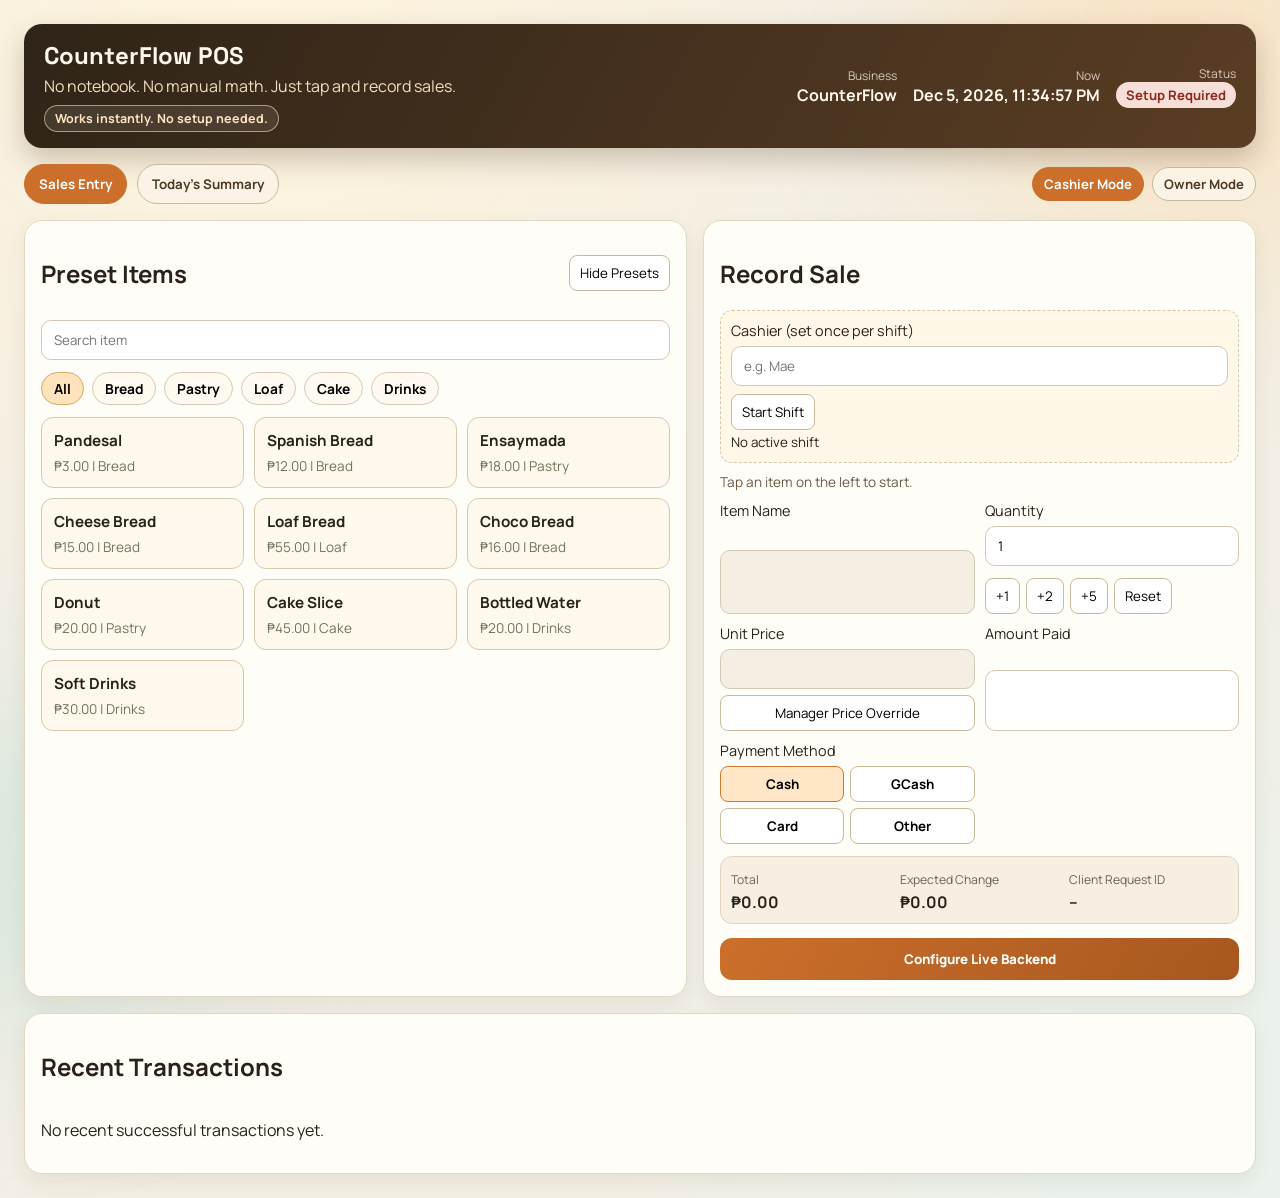
==== commit b24950a6: "Make frontend live-only and remove landing page" ====
--- a/frontend/index.html
+++ b/frontend/index.html
@@ -4,355 +4,261 @@
   <meta charset="UTF-8">
   <meta name="viewport" content="width=device-width, initial-scale=1.0">
   <title>CounterFlow POS</title>
-  <style>
-    :root {
-      --bg: #ffffff;
-      --text: #171717;
-      --text-muted: #666666;
-      --border: #e5e5e5;
-      --surface: #fafafa;
-      --action: #171717;
-      --action-text: #ffffff;
-    }
-
-    * {
-      box-sizing: border-box;
-      margin: 0;
-      padding: 0;
-    }
-
-    body {
-      font-family: -apple-system, BlinkMacSystemFont, "Segoe UI", Roboto, Helvetica, Arial, sans-serif;
-      background-color: var(--bg);
-      color: var(--text);
-      line-height: 1.5;
-      -webkit-font-smoothing: antialiased;
-    }
-
-    a {
-      text-decoration: none;
-      color: inherit;
-    }
-
-    .container {
-      max-width: 860px;
-      margin: 0 auto;
-      padding: 0 24px;
-    }
-
-    /* Header */
-    header {
-      padding: 24px 0;
-      border-bottom: 1px solid var(--border);
-      margin-bottom: 56px;
-    }
-
-    .header-inner {
-      display: flex;
-      justify-content: space-between;
-      align-items: center;
-    }
-
-    .logo {
-      font-weight: 600;
-      font-size: 1.1rem;
-      letter-spacing: -0.01em;
-    }
-
-    .nav-btn {
-      font-size: 0.9rem;
-      color: var(--text-muted);
-      transition: color 0.15s;
-    }
-    
-    .nav-btn:hover {
-      color: var(--text);
-    }
-
-    /* Hero */
-    .hero {
-      display: grid;
-      grid-template-columns: 1fr 1fr;
-      gap: 48px;
-      align-items: start;
-      margin-bottom: 80px;
-    }
-
-    h1 {
-      font-size: 2.25rem;
-      font-weight: 600;
-      letter-spacing: -0.02em;
-      line-height: 1.15;
-      margin-bottom: 16px;
-    }
-
-    .hero p {
-      font-size: 1rem;
-      color: var(--text-muted);
-      margin-bottom: 24px;
-    }
-
-    .btn {
-      display: inline-block;
-      background: var(--action);
-      color: var(--action-text);
-      padding: 10px 20px;
-      border-radius: 6px;
-      font-weight: 500;
-      font-size: 0.9rem;
-      border: 1px solid var(--action);
-      cursor: pointer;
-      transition: background 0.15s;
-    }
-
-    .btn:hover {
-      background: #333;
-    }
-
-    .btn-secondary {
-      background: var(--bg);
-      color: var(--text);
-      border-color: var(--border);
-    }
-
-    .btn-secondary:hover {
-      background: var(--surface);
-    }
-
-    .hero-actions {
-      display: flex;
-      gap: 12px;
-    }
-
-    /* Minimalist Video Placeholder */
-    .demo-frame {
-      width: 100%;
-      max-width: 300px;
-      aspect-ratio: 9/19;
-      background: var(--surface);
-      border: 1px solid var(--border);
-      border-radius: 12px;
-      overflow: hidden;
-      box-shadow: 0 4px 6px -1px rgba(0, 0, 0, 0.1), 0 2px 4px -1px rgba(0, 0, 0, 0.06);
-    }
-
-    .demo-frame video {
-      width: 100%;
-      height: 100%;
-      object-fit: cover;
-      display: block;
-    }
-
-    /* Sections */
-    section {
-      margin-bottom: 72px;
-    }
-
-    h2 {
-      font-size: 1.15rem;
-      font-weight: 600;
-      margin-bottom: 24px;
-      padding-bottom: 12px;
-      border-bottom: 1px solid var(--border);
-    }
-
-    .grid {
-      display: grid;
-      grid-template-columns: repeat(auto-fit, minmax(220px, 1fr));
-      gap: 32px;
-    }
-
-    .feature-item h3 {
-      font-size: 0.95rem;
-      font-weight: 600;
-      margin-bottom: 4px;
-      color: var(--text);
-    }
-
-    .feature-item p {
-      font-size: 0.9rem;
-      color: var(--text-muted);
-    }
-
-    /* Step List */
-    .steps {
-      display: grid;
-      gap: 20px;
-    }
-
-    .step {
-      display: grid;
-      grid-template-columns: 24px 1fr;
-      gap: 12px;
-      align-items: baseline;
-    }
-
-    .step-num {
-      font-size: 0.8rem;
-      font-weight: 600;
-      color: var(--text-muted);
-      background: var(--surface);
-      border: 1px solid var(--border);
-      border-radius: 4px;
-      width: 24px;
-      height: 24px;
-      display: flex;
-      align-items: center;
-      justify-content: center;
-    }
-
-    /* Call to Action */
-    .footer-cta {
-      background: var(--surface);
-      border: 1px solid var(--border);
-      border-radius: 8px;
-      padding: 32px;
-      text-align: center;
-    }
-
-    .footer-cta h2 {
-      border: none;
-      margin-bottom: 8px;
-      padding: 0;
-    }
-
-    .footer-cta p {
-      font-size: 0.95rem;
-      color: var(--text-muted);
-      margin-bottom: 20px;
-    }
-
-    footer {
-      padding: 24px 0;
-      text-align: center;
-      color: var(--text-muted);
-      font-size: 0.8rem;
-      border-top: 1px solid var(--border);
-    }
-
-    @media (max-width: 640px) {
-      .hero {
-        grid-template-columns: 1fr;
-        gap: 40px;
-        margin-bottom: 56px;
-      }
-      .demo-frame {
-        margin: 0 auto;
-      }
-      header {
-        margin-bottom: 40px;
-      }
-    }
-  </style>
+  <link rel="preconnect" href="https://fonts.googleapis.com">
+  <link rel="preconnect" href="https://fonts.gstatic.com" crossorigin>
+  <link href="https://fonts.googleapis.com/css2?family=Manrope:wght@400;600;700;800&family=Space+Grotesk:wght@500;700&display=swap" rel="stylesheet">
+  <link rel="stylesheet" href="styles.css">
 </head>
 <body>
-
-  <header>
-    <div class="container header-inner">
-      <div class="logo">CounterFlow</div>
-      <a href="app.html" class="nav-btn">Try Demo App</a>
+  <div class="bg-shape bg-shape-a"></div>
+  <div class="bg-shape bg-shape-b"></div>
+
+  <header class="topbar">
+    <div class="brand-wrap">
+      <h1>CounterFlow POS</h1>
+      <p>No notebook. No manual math. Just tap and record sales.</p>
+      <small class="instant-note">Works instantly. No setup needed.</small>
+    </div>
+    <div class="meta-wrap">
+      <div class="meta-item">
+        <span>Business</span>
+        <strong id="metaBusiness">BIZ-001</strong>
+      </div>
+      <div class="meta-item">
+        <span>Now</span>
+        <strong id="metaNow">--</strong>
+      </div>
+      <div class="meta-item">
+        <span>Status</span>
+        <strong id="metaStatus" class="status-pill status-offline">Not Configured</strong>
+      </div>
     </div>
   </header>
 
-  <main class="container">
-    <section class="hero">
-      <div>
-        <h1>No notebook.<br>No manual math.<br>Just tap and record sales.</h1>
-        <p>A bare-minimum POS for food stalls, kiosks, and small shops. Built for cashiers who need to enter transactions in seconds without complicated software.</p>
-        <div class="hero-actions">
-          <a href="app.html" class="btn">Try the Live Demo</a>
-          <a href="#pilot" class="btn btn-secondary">Try it for your shop</a>
-        </div>
-      </div>
-      <div>
-        <div class="demo-frame">
-          <video autoplay loop muted playsinline>
-            <source src="yessss.mp4" type="video/mp4">
-            Your browser does not support the video tag.
-          </video>
-        </div>
-        <p style="text-align: center; font-size: 0.85rem; color: var(--text-muted); margin-top: 12px;">Tap → Enter → Done (3 seconds)</p>
-      </div>
-    </section>
-
-    <section>
-      <h2>Common problems solved</h2>
-      <div class="grid">
-        <div class="feature-item">
-          <h3>Replace paper logs</h3>
-          <p>Handwriting gets sloppy when you're busy. Books get stained or lost. This saves it all digitally.</p>
-        </div>
-        <div class="feature-item">
-          <h3>Stop math errors</h3>
-          <p>Totals and exact change are calculated instantly, reducing mistakes under pressure.</p>
-        </div>
-        <div class="feature-item">
-          <h3>Instant daily totals</h3>
-          <p>Know exactly how much cash and digital payments you collected without a 30-minute tally at closing.</p>
-        </div>
-      </div>
-    </section>
-
-    <section>
-      <h2>How it works in practice</h2>
-      <div class="steps">
-        <div class="step">
-          <div class="step-num">1</div>
-          <div class="feature-item">
-            <h3>Tap an item</h3>
-            <p>Select a preset item. The price auto-fills immediately.</p>
+  <nav class="tabs">
+    <button class="tab active" data-tab="sales">Sales Entry</button>
+    <button class="tab" data-tab="summary">Today's Summary</button>
+    <button class="tab owner-only hidden" data-tab="presets">Preset Manager</button>
+    <button class="tab owner-only hidden" data-tab="settings">Settings</button>
+    <div class="mode-switch">
+      <button id="modeCashier" class="tab mini active" type="button">Cashier Mode</button>
+      <button id="modeOwner" class="tab mini" type="button">Owner Mode</button>
+    </div>
+  </nav>
+
+  <main>
+    <section id="view-sales" class="view active">
+      <div class="grid-two">
+        <aside class="card presets-panel">
+          <div class="panel-head">
+            <h2>Preset Items</h2>
+            <button id="togglePresetsBtn" type="button" class="preset-btn">Hide Presets</button>
           </div>
-        </div>
-        <div class="step">
-          <div class="step-num">2</div>
-          <div class="feature-item">
-            <h3>Accept payment</h3>
-            <p>Enter the cash amount handed to you. Change is displayed on screen.</p>
+          <div id="presetsBody">
+            <input id="itemSearch" type="text" placeholder="Search item">
+            <div id="categoryChips" class="chips"></div>
+            <div id="presetGrid" class="preset-grid"></div>
           </div>
-        </div>
-        <div class="step">
-          <div class="step-num">3</div>
-          <div class="feature-item">
-            <h3>Submit</h3>
-            <p>One tap records the sale. Ready for the next customer in under 5 seconds.</p>
+        </aside>
+
+        <section class="card sale-form-panel">
+          <h2>Record Sale</h2>
+          <div class="shift-box">
+            <label>
+              Cashier (set once per shift)
+              <input id="shiftCashierName" placeholder="e.g. Mae">
+            </label>
+            <div class="shift-actions">
+              <button id="startShiftBtn" type="button" class="preset-btn">Start Shift</button>
+              <button id="endShiftBtn" type="button" class="preset-btn danger">End Shift</button>
+            </div>
+            <small id="shiftStatus">No active shift</small>
           </div>
-        </div>
-      </div>
-    </section>
-
-    <section>
-      <h2>After one day of using this</h2>
-      <div class="grid">
-        <div class="feature-item">
-          <h3>No manual tally at closing</h3>
-          <p>Your total sales are already computed.</p>
-        </div>
-        <div class="feature-item">
-          <h3>Fewer cashier mistakes</h3>
-          <p>Change and totals are always correct.</p>
-        </div>
-        <div class="feature-item">
-          <h3>Clear daily visibility</h3>
-          <p>You instantly see how your store performed.</p>
-        </div>
-      </div>
-    </section>
-
-    <section id="pilot" class="footer-cta">
-      <h2>Try it for your store (Free)</h2>
-      <p>I'm building CounterFlow for real small business owners. I need pilot shops to test it out and share honest feedback.</p>
-      <a href="mailto:adrielrancepascua@gmail.com?subject=I want to try CounterFlow&body=Hi Adriel,%0D%0A%0D%0AI'm interested in using CounterFlow for my shop." class="btn">Try it for your shop</a>
-      <p style="font-size:0.85rem; color:#666; margin-top: 16px;">
-        Only taking 1–2 pilot shops this week.
-      </p>
+          <div class="selected-item-note" id="selectedItemNote">Tap an item on the left to start.</div>
+
+          <form id="saleForm">
+            <div class="form-grid">
+              <label>
+                Item Name
+                <input id="itemName" required readonly>
+              </label>
+              <label>
+                Category
+                <input id="category" placeholder="e.g. Bread" readonly>
+              </label>
+              <label>
+                Quantity
+                <input id="quantity" type="number" min="1" step="1" value="1" required>
+                <div class="qty-quick">
+                  <button type="button" class="preset-btn qty-btn" data-qty-add="1">+1</button>
+                  <button type="button" class="preset-btn qty-btn" data-qty-add="2">+2</button>
+                  <button type="button" class="preset-btn qty-btn" data-qty-add="5">+5</button>
+                  <button type="button" class="preset-btn qty-btn" data-qty-reset="1">Reset</button>
+                </div>
+              </label>
+              <label>
+                Unit Price
+                <input id="unitPrice" type="number" min="0" step="0.01" required readonly>
+                <button id="priceOverrideBtn" type="button" class="preset-btn">Manager Price Override</button>
+              </label>
+              <label>
+                Amount Paid
+                <input id="amountPaid" type="number" min="0" step="0.01" required>
+              </label>
+              <label>
+                Payment Method
+                <div id="paymentButtons" class="pay-buttons">
+                  <button type="button" class="pay-btn active" data-method="cash">Cash</button>
+                  <button type="button" class="pay-btn" data-method="gcash">GCash</button>
+                  <button type="button" class="pay-btn" data-method="card">Card</button>
+                  <button type="button" class="pay-btn" data-method="other">Other</button>
+                </div>
+                <input id="paymentMethod" type="hidden" value="cash">
+              </label>
+              <label>
+                Notes
+                <input id="notes" placeholder="Optional note">
+              </label>
+            </div>
+
+            <div class="totals-row">
+              <div>
+                <span>Total</span>
+                <strong id="uiTotal">PHP 0.00</strong>
+              </div>
+              <div>
+                <span>Expected Change</span>
+                <strong id="uiChange">PHP 0.00</strong>
+              </div>
+              <div>
+                <span>Client Request ID</span>
+                <strong id="uiRequestId">--</strong>
+              </div>
+            </div>
+
+            <button id="submitBtn" type="submit" class="btn-primary">Submit Sale</button>
+            <div class="post-submit-box owner-only-control hidden">
+              <label>
+                After Submit
+                <select id="afterSubmitBehavior">
+                  <option value="keep_item">Keep item for next sale</option>
+                  <option value="clear_item">Clear item fields</option>
+                </select>
+              </label>
+            </div>
+          </form>
+
+          <div id="resultBox" class="result-box hidden"></div>
+        </section>
+      </div>
+
+      <section class="card recent-panel">
+        <h2>Recent Transactions</h2>
+        <div id="recentList" class="recent-list"></div>
+      </section>
+    </section>
+
+    <section id="view-summary" class="view">
+      <section class="card local-warning">
+        <strong>Note:</strong> Summary is based on this device. Central dashboard can be enabled.
+      </section>
+      <div class="summary-cards">
+        <article class="card stat-card">
+          <h3>Today Total</h3>
+          <strong id="sumTodayTotal">PHP 0.00</strong>
+        </article>
+        <article class="card stat-card">
+          <h3>Transactions</h3>
+          <strong id="sumTxCount">0</strong>
+        </article>
+        <article class="card stat-card">
+          <h3>Cash Total</h3>
+          <strong id="sumCash">PHP 0.00</strong>
+        </article>
+        <article class="card stat-card">
+          <h3>GCash Total</h3>
+          <strong id="sumGcash">PHP 0.00</strong>
+        </article>
+      </div>
+      <section class="card">
+        <h2>Top Selling Items</h2>
+        <div id="topItems" class="top-items"></div>
+      </section>
+    </section>
+
+    <section id="view-presets" class="view">
+      <section class="card">
+        <h2>Owner Preset Manager</h2>
+        <form id="presetForm" class="preset-form">
+          <input id="presetEditId" type="hidden">
+          <label>
+            Item Name
+            <input id="presetName" required>
+          </label>
+          <label>
+            Price
+            <input id="presetPrice" type="number" min="0" step="0.01" required>
+          </label>
+          <label>
+            Category
+            <input id="presetCategory" required>
+          </label>
+          <label>
+            Order
+            <input id="presetOrder" type="number" min="1" step="1" value="1" required>
+          </label>
+          <label class="inline-check">
+            <input id="presetActive" type="checkbox" checked>
+            Active
+          </label>
+          <button id="presetSubmitBtn" type="submit" class="btn-primary">Add Preset</button>
+          <button id="presetCancelBtn" type="button" class="preset-btn hidden">Cancel Edit</button>
+        </form>
+
+        <div id="presetTable" class="preset-table"></div>
+      </section>
+    </section>
+
+    <section id="view-settings" class="view">
+      <section class="card settings-panel">
+        <h2>Owner Setup</h2>
+        <p>Set display branding and protect owner actions. Technical backend options are in Advanced.</p>
+        <form id="settingsForm" class="settings-form">
+          <label>
+            Business Display Name
+            <input id="cfgBusinessName" value="CounterFlow" required>
+          </label>
+          <label>
+            Owner Access Code
+            <input id="cfgOwnerCode" placeholder="Set a simple owner code">
+          </label>
+          <details class="tech-details">
+            <summary>Advanced Technical Settings</summary>
+            <div class="tech-grid">
+          <label>
+            Business ID
+            <input id="cfgBusinessId" value="BIZ-001" required>
+          </label>
+          <label>
+            Webhook URL
+            <input id="cfgWebhook" placeholder="https://your-n8n/webhook/..." required>
+          </label>
+          <label>
+            API Key
+            <input id="cfgApiKey" placeholder="x-api-key value" required>
+          </label>
+          <label class="inline-check">
+            <input id="cfgRememberApiKey" type="checkbox">
+            Remember API key on this device
+          </label>
+            </div>
+          </details>
+          <button type="submit" class="btn-primary">Save Settings</button>
+        </form>
+      </section>
     </section>
   </main>
 
-  <footer>
-    <div class="container">
-      &copy; 2026 CounterFlow POS. Built for fast cash entry.
-    </div>
-  </footer>
-
+  <script src="app.js"></script>
 </body>
 </html>
--- a/frontend/styles.css
+++ b/frontend/styles.css
@@ -0,0 +1,608 @@
+:root {
+  --bg: #f3efe4;
+  --card: #fffdf7;
+  --ink: #2a2218;
+  --muted: #7b705f;
+  --brand: #cc6f2b;
+  --brand-deep: #a7571f;
+  --accent: #1d7a72;
+  --danger: #b13a2f;
+  --line: #e2d7c3;
+  --ok: #2f7d32;
+}
+
+* {
+  box-sizing: border-box;
+}
+
+body {
+  margin: 0;
+  color: var(--ink);
+  font-family: "Manrope", sans-serif;
+  background: radial-gradient(circle at 20% 0%, #fff4dd 0%, transparent 40%), radial-gradient(circle at 90% 90%, #e9f3ef 0%, transparent 35%), var(--bg);
+  min-height: 100vh;
+  padding: 24px;
+}
+
+.bg-shape {
+  position: fixed;
+  pointer-events: none;
+  z-index: -1;
+  opacity: 0.4;
+}
+
+.bg-shape-a {
+  width: 420px;
+  height: 420px;
+  background: #ffd79f;
+  filter: blur(80px);
+  top: -180px;
+  right: -110px;
+  border-radius: 40px;
+  transform: rotate(22deg);
+}
+
+.bg-shape-b {
+  width: 350px;
+  height: 350px;
+  background: #b7ddd8;
+  filter: blur(80px);
+  bottom: -140px;
+  left: -120px;
+  border-radius: 999px;
+}
+
+.topbar {
+  background: linear-gradient(120deg, #2f2418, #5a3d23);
+  color: #fff8ef;
+  border-radius: 18px;
+  padding: 16px 20px;
+  display: flex;
+  justify-content: space-between;
+  gap: 16px;
+  box-shadow: 0 12px 28px rgba(69, 48, 26, 0.25);
+}
+
+.brand-wrap h1 {
+  margin: 0;
+  font-family: "Space Grotesk", sans-serif;
+  font-size: 1.5rem;
+}
+
+.brand-wrap p {
+  margin: 4px 0 0;
+  color: #f2ddbd;
+}
+
+.instant-note {
+  display: inline-block;
+  margin-top: 8px;
+  padding: 4px 10px;
+  border: 1px solid rgba(255, 232, 196, 0.55);
+  border-radius: 999px;
+  color: #ffe6c2;
+  background: rgba(255, 246, 228, 0.1);
+  font-weight: 700;
+  font-size: 0.78rem;
+}
+
+.meta-wrap {
+  display: flex;
+  gap: 16px;
+  align-items: center;
+}
+
+.meta-item {
+  display: flex;
+  flex-direction: column;
+  text-align: right;
+}
+
+.meta-item span {
+  font-size: 0.75rem;
+  opacity: 0.75;
+}
+
+.tabs {
+  display: flex;
+  gap: 10px;
+  margin: 16px 0;
+  flex-wrap: wrap;
+  align-items: center;
+}
+
+.mode-switch {
+  margin-left: auto;
+  display: flex;
+  gap: 8px;
+}
+
+.tab.mini {
+  padding: 7px 11px;
+  font-size: 0.82rem;
+}
+
+.tab {
+  border: 1px solid #c7b89f;
+  background: #fbf4e6;
+  color: #4d3b25;
+  padding: 10px 14px;
+  border-radius: 999px;
+  font-weight: 700;
+  cursor: pointer;
+}
+
+.tab.active {
+  background: var(--brand);
+  border-color: var(--brand);
+  color: #fff;
+}
+
+main {
+  display: grid;
+  gap: 16px;
+}
+
+.view {
+  display: none;
+  animation: fadeIn 180ms ease;
+}
+
+.view.active {
+  display: grid;
+  gap: 16px;
+}
+
+.card {
+  background: var(--card);
+  border: 1px solid var(--line);
+  border-radius: 18px;
+  padding: 16px;
+  box-shadow: 0 8px 20px rgba(88, 70, 38, 0.08);
+}
+
+.grid-two {
+  display: grid;
+  grid-template-columns: 1.2fr 1fr;
+  gap: 16px;
+}
+
+.panel-head {
+  display: flex;
+  gap: 12px;
+  justify-content: space-between;
+  align-items: center;
+}
+
+#presetsBody {
+  margin-top: 10px;
+}
+
+input,
+select,
+button {
+  font-family: inherit;
+}
+
+input,
+select {
+  width: 100%;
+  border: 1px solid #d4c7b4;
+  border-radius: 10px;
+  padding: 10px 12px;
+  background: #fff;
+}
+
+.chips {
+  margin: 12px 0;
+  display: flex;
+  gap: 8px;
+  flex-wrap: wrap;
+}
+
+.chip {
+  border: 1px solid #d6c8b3;
+  background: #fff9ef;
+  border-radius: 999px;
+  padding: 6px 12px;
+  cursor: pointer;
+  font-weight: 700;
+  font-size: 0.86rem;
+}
+
+.chip.active {
+  background: #ffe3bc;
+  border-color: #d9a669;
+}
+
+.preset-grid {
+  display: grid;
+  grid-template-columns: repeat(auto-fill, minmax(150px, 1fr));
+  gap: 10px;
+}
+
+.preset-card {
+  border: 1px solid #dac7ad;
+  background: #fff8ec;
+  border-radius: 12px;
+  padding: 12px;
+  cursor: pointer;
+  transition: transform 120ms ease, box-shadow 120ms ease;
+}
+
+.preset-card:hover {
+  transform: translateY(-2px);
+  box-shadow: 0 8px 14px rgba(124, 85, 36, 0.12);
+}
+
+.preset-card h4 {
+  margin: 0;
+  font-size: 0.95rem;
+}
+
+.preset-card p {
+  margin: 6px 0 0;
+  color: var(--muted);
+  font-size: 0.85rem;
+}
+
+.form-grid {
+  display: grid;
+  grid-template-columns: repeat(2, minmax(0, 1fr));
+  gap: 10px;
+}
+
+.shift-box {
+  border: 1px dashed #d8c6a8;
+  background: #fff7e8;
+  padding: 10px;
+  border-radius: 12px;
+  margin-bottom: 10px;
+}
+
+.shift-actions {
+  display: flex;
+  gap: 8px;
+  margin-top: 8px;
+}
+
+.post-submit-box {
+  margin-top: 10px;
+}
+
+.selected-item-note {
+  margin-bottom: 10px;
+  font-size: 0.85rem;
+  color: #6b5a45;
+}
+
+.selection-flash {
+  animation: selectionFlash 280ms ease;
+}
+
+input[readonly] {
+  background: #f5efe3;
+  color: #5f5240;
+}
+
+.qty-quick {
+  margin-top: 6px;
+  display: flex;
+  gap: 6px;
+  flex-wrap: wrap;
+}
+
+.qty-btn {
+  padding: 6px 10px;
+}
+
+.pay-buttons {
+  display: grid;
+  grid-template-columns: repeat(2, minmax(0, 1fr));
+  gap: 6px;
+}
+
+.pay-btn {
+  border: 1px solid #ccb89a;
+  background: #fff;
+  border-radius: 8px;
+  padding: 8px 10px;
+  font-weight: 700;
+  cursor: pointer;
+}
+
+.pay-btn.active {
+  border-color: #cf7b30;
+  background: #ffe6c6;
+}
+
+label {
+  display: grid;
+  gap: 6px;
+  font-size: 0.9rem;
+}
+
+.totals-row {
+  margin-top: 12px;
+  background: #f7efe2;
+  border: 1px solid #e3d3bd;
+  border-radius: 12px;
+  padding: 10px;
+  display: grid;
+  grid-template-columns: repeat(3, minmax(0, 1fr));
+  gap: 10px;
+}
+
+.totals-row span {
+  font-size: 0.76rem;
+  color: #6f6253;
+}
+
+.totals-row strong {
+  display: block;
+  margin-top: 2px;
+}
+
+.btn-primary {
+  margin-top: 14px;
+  width: 100%;
+  border: none;
+  background: linear-gradient(120deg, var(--brand), var(--brand-deep));
+  color: #fff;
+  font-weight: 800;
+  padding: 12px;
+  border-radius: 12px;
+  cursor: pointer;
+}
+
+.btn-primary.submit-ready {
+  box-shadow: 0 0 0 3px rgba(204, 111, 43, 0.22);
+}
+
+.result-box {
+  margin-top: 12px;
+  border-radius: 12px;
+  padding: 12px;
+  font-weight: 600;
+}
+
+.result-box.ok {
+  background: #eaf7e8;
+  border: 1px solid #bcdcb8;
+  color: #235d26;
+}
+
+.result-box.err {
+  background: #fdeeee;
+  border: 1px solid #f2bcbc;
+  color: #81231a;
+}
+
+.hidden {
+  display: none;
+}
+
+.recent-list,
+.top-items,
+.preset-table {
+  display: grid;
+  gap: 8px;
+}
+
+.recent-item,
+.top-item,
+.preset-row {
+  border: 1px solid #e0d2bf;
+  background: #fff8ec;
+  border-radius: 10px;
+  padding: 10px;
+}
+
+.recent-item small,
+.top-item small {
+  color: #71624e;
+}
+
+.summary-cards {
+  display: grid;
+  grid-template-columns: repeat(4, minmax(0, 1fr));
+  gap: 12px;
+}
+
+.local-warning {
+  background: #fff4dc;
+  border-color: #e8c98b;
+}
+
+.stat-card strong {
+  font-size: 1.35rem;
+  color: #3b2a1a;
+}
+
+.preset-form,
+.settings-form {
+  display: grid;
+  grid-template-columns: repeat(5, minmax(0, 1fr));
+  gap: 10px;
+  align-items: end;
+}
+
+.inline-check {
+  display: flex;
+  align-items: center;
+  gap: 8px;
+}
+
+.inline-check input {
+  width: auto;
+}
+
+.tech-details {
+  grid-column: 1 / -1;
+  border: 1px dashed #d8c6a8;
+  border-radius: 10px;
+  padding: 10px;
+  background: #fff7e7;
+}
+
+.tech-details summary {
+  cursor: pointer;
+  font-weight: 700;
+}
+
+.tech-grid {
+  margin-top: 10px;
+  display: grid;
+  grid-template-columns: repeat(2, minmax(0, 1fr));
+  gap: 10px;
+}
+
+.preset-row {
+  display: grid;
+  grid-template-columns: 2fr 1fr 1fr 1fr 1fr auto auto auto;
+  gap: 8px;
+  align-items: center;
+}
+
+.preset-row .muted {
+  color: var(--muted);
+  font-size: 0.85rem;
+}
+
+.preset-btn {
+  border: 1px solid #ccb89a;
+  background: #fff;
+  border-radius: 8px;
+  padding: 8px 10px;
+  cursor: pointer;
+}
+
+.preset-btn.danger {
+  border-color: #d89b92;
+  color: var(--danger);
+}
+
+.status-pill {
+  border-radius: 999px;
+  padding: 4px 10px;
+  font-size: 0.82rem;
+}
+
+.status-online {
+  background: #d9f3dc;
+  color: #1f6a26;
+}
+
+.status-offline {
+  background: #f7dfd9;
+  color: #8f261b;
+}
+
+.status-demo {
+  background: #e5f4ff;
+  color: #1d5f8f;
+}
+
+.result-box.ok {
+  font-size: 1.02rem;
+  font-weight: 800;
+}
+
+body.flash-ok {
+  animation: screenFlash 240ms ease;
+}
+
+@keyframes screenFlash {
+  from {
+    background-color: #dff4df;
+  }
+  to {
+    background-color: transparent;
+  }
+}
+
+@keyframes fadeIn {
+  from {
+    opacity: 0;
+    transform: translateY(4px);
+  }
+  to {
+    opacity: 1;
+    transform: translateY(0);
+  }
+}
+
+@keyframes selectionFlash {
+  0% {
+    box-shadow: 0 0 0 0 rgba(204, 111, 43, 0);
+    background-color: transparent;
+  }
+  40% {
+    box-shadow: 0 0 0 3px rgba(204, 111, 43, 0.18);
+    background-color: rgba(255, 231, 197, 0.55);
+  }
+  100% {
+    box-shadow: 0 0 0 0 rgba(204, 111, 43, 0);
+    background-color: transparent;
+  }
+}
+
+@media (max-width: 980px) {
+  .grid-two {
+    grid-template-columns: 1fr;
+  }
+
+  .summary-cards {
+    grid-template-columns: repeat(2, minmax(0, 1fr));
+  }
+
+  .preset-form,
+  .settings-form {
+    grid-template-columns: 1fr 1fr;
+  }
+
+  .tech-grid {
+    grid-template-columns: 1fr;
+  }
+
+  .preset-row {
+    grid-template-columns: 1fr;
+  }
+}
+
+@media (max-width: 640px) {
+  body {
+    padding: 12px;
+  }
+
+  .sale-form-panel {
+    order: 1;
+  }
+
+  .presets-panel {
+    order: 2;
+  }
+
+  .topbar {
+    flex-direction: column;
+  }
+
+  .meta-wrap {
+    justify-content: space-between;
+  }
+
+  .form-grid,
+  .totals-row {
+    grid-template-columns: 1fr;
+  }
+
+  .summary-cards {
+    grid-template-columns: 1fr;
+  }
+
+  #togglePresetsBtn {
+    width: auto;
+    padding: 8px 12px;
+    font-size: 0.85rem;
+  }
+}
